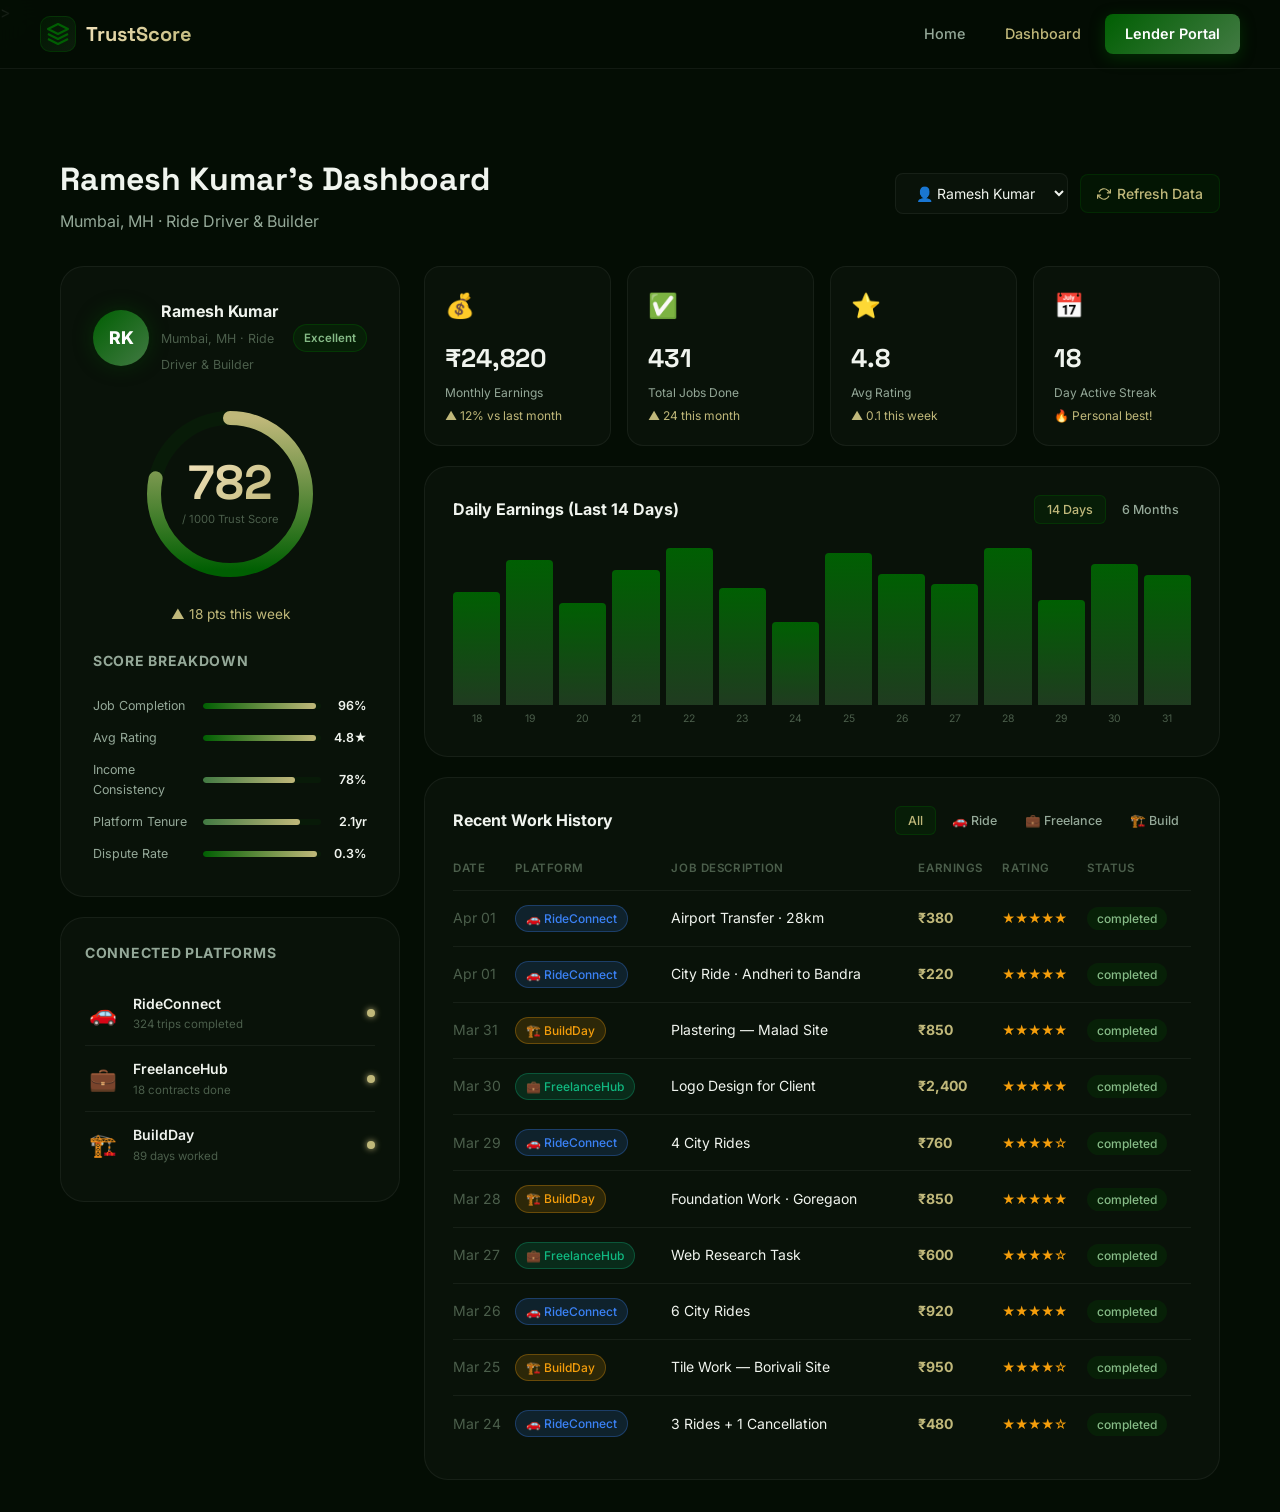
==== dashboard.html @ bcd285bd "First-commit" ====
<!DOCTYPE html>
<html lang="en">
<head>
  <meta charset="UTF-8" />
  <meta name="viewport" content="width=device-width, initial-scale=1.0" />
  <title>Worker Dashboard — TrustScore</title>
  <meta name="description" content="Real-time Trust Score dashboard for gig workers. View your credibility score, earnings history, and connected platforms." />>
  <link rel="preconnect" href="https://fonts.googleapis.com" />
  <link rel="preconnect" href="https://fonts.gstatic.com" crossorigin />
  <link href="https://fonts.googleapis.com/css2?family=Inter:wght@300;400;500;600;700;800;900&family=Space+Grotesk:wght@400;500;600;700&display=swap" rel="stylesheet" />
  <link rel="stylesheet" href="styles.css" />
</head>
<body>
  <!-- Navigation -->
  <nav class="navbar" id="navbar">
    <div class="nav-container">
      <a href="index.html" class="nav-logo">
        <div class="logo-icon">
          <svg width="24" height="24" viewBox="0 0 24 24" fill="none">
            <path d="M12 2L2 7L12 12L22 7L12 2Z" stroke="url(#grad1)" stroke-width="2" stroke-linejoin="round"/>
            <path d="M2 17L12 22L22 17" stroke="url(#grad1)" stroke-width="2" stroke-linejoin="round"/>
            <path d="M2 12L12 17L22 12" stroke="url(#grad1)" stroke-width="2" stroke-linejoin="round"/>
            <defs>
              <linearGradient id="grad1" x1="2" y1="2" x2="22" y2="22">
                <stop offset="0%" stop-color="#005F02"/>
                <stop offset="100%" stop-color="#427A43"/>
              </linearGradient>
            </defs>
          </svg>
        </div>
        <span class="logo-text">TrustScore</span>
      </a>
      <div class="nav-links">
        <a href="index.html" class="nav-link">Home</a>
        <a href="dashboard.html" class="nav-link" style="color:#C0B87A">Dashboard</a>
        <a href="lender.html" class="btn-nav">Lender Portal</a>
      </div>
      <button class="mobile-menu-btn" id="mobileMenuBtn" aria-label="Toggle mobile menu">
        <span></span><span></span><span></span>
      </button>
    </div>
    <div class="mobile-menu" id="mobileMenu">
      <a href="index.html" class="mobile-link">Home</a>
      <a href="dashboard.html" class="mobile-link">Dashboard</a>
      <a href="lender.html" class="mobile-link">Lender Portal</a>
    </div>
  </nav>

  <div class="dashboard-page">
    <!-- Header -->
    <div class="dashboard-header">
      <div class="dashboard-welcome">
        <h1 id="dashWorkerName">Worker Dashboard</h1>
        <p id="dashWorkerSub">Viewing real-time Trust Score &amp; work history</p>
      </div>
      <div class="dashboard-controls">
        <select class="worker-selector" id="workerSelector">
          <option value="0">👤 Ramesh Kumar</option>
          <option value="1">👤 Priya Sharma</option>
          <option value="2">👤 Arjun Singh</option>
        </select>
        <button class="refresh-btn" id="refreshBtn">
          <svg width="14" height="14" viewBox="0 0 24 24" fill="none" stroke="currentColor" stroke-width="2"><polyline points="23 4 23 10 17 10"/><polyline points="1 20 1 14 7 14"/><path d="M3.51 9a9 9 0 0 1 14.85-3.36L23 10M1 14l4.64 4.36A9 9 0 0 0 20.49 15"/></svg>
          Refresh Data
        </button>
      </div>
    </div>

    <!-- Main Dashboard Grid -->
    <div class="dashboard-grid">
      <!-- Sidebar -->
      <div class="dashboard-sidebar">
        <!-- Score Panel -->
        <div class="score-panel">
          <div class="score-panel-header">
            <div class="worker-avatar-lg" id="workerAvatar">RK</div>
            <div class="worker-details-sm">
              <strong id="workerFullName">Ramesh Kumar</strong>
              <span id="workerLocation">Mumbai, MH · Daily Worker</span>
            </div>
            <span class="score-badge excellent" id="scoreBadge">Excellent</span>
          </div>

          <div class="big-score-ring">
            <svg viewBox="0 0 180 180">
              <circle cx="90" cy="90" r="76" fill="none" stroke="rgba(0,95,2,0.12)" stroke-width="14"/>
              <circle cx="90" cy="90" r="76" fill="none" stroke="url(#bigScoreGrad)" stroke-width="14"
                stroke-dasharray="477.5" id="bigScoreCircle" stroke-dashoffset="200"
                stroke-linecap="round" transform="rotate(-90 90 90)"/>
              <defs>
                <linearGradient id="bigScoreGrad" x1="0%" y1="0%" x2="100%" y2="0%">
                  <stop offset="0%" stop-color="#005F02"/>
                  <stop offset="100%" stop-color="#C0B87A"/>
                </linearGradient>
              </defs>
            </svg>
            <div class="big-score-center">
              <span class="big-score-num" id="bigScoreNum">782</span>
              <span class="big-score-label">/ 1000 Trust Score</span>
            </div>
          </div>

          <p class="score-change positive" id="scoreChange">▲ +18 pts this week</p>

          <div class="score-breakdown">
            <p class="panel-title" style="margin-bottom:12px">Score Breakdown</p>
            <div class="breakdown-item">
              <span class="breakdown-label">Job Completion</span>
              <div class="breakdown-bar-wrap"><div class="breakdown-bar bar-excellent" id="bar-completion" style="width:96%"></div></div>
              <span class="breakdown-pct" id="pct-completion">96%</span>
            </div>
            <div class="breakdown-item">
              <span class="breakdown-label">Avg Rating</span>
              <div class="breakdown-bar-wrap"><div class="breakdown-bar bar-excellent" id="bar-rating" style="width:96%"></div></div>
              <span class="breakdown-pct" id="pct-rating">4.8★</span>
            </div>
            <div class="breakdown-item">
              <span class="breakdown-label">Income Consistency</span>
              <div class="breakdown-bar-wrap"><div class="breakdown-bar bar-good" id="bar-income" style="width:78%"></div></div>
              <span class="breakdown-pct" id="pct-income">78%</span>
            </div>
            <div class="breakdown-item">
              <span class="breakdown-label">Platform Tenure</span>
              <div class="breakdown-bar-wrap"><div class="breakdown-bar bar-good" id="bar-tenure" style="width:82%"></div></div>
              <span class="breakdown-pct" id="pct-tenure">2.1yr</span>
            </div>
            <div class="breakdown-item">
              <span class="breakdown-label">Dispute Rate</span>
              <div class="breakdown-bar-wrap"><div class="breakdown-bar bar-excellent" id="bar-dispute" style="width:97%"></div></div>
              <span class="breakdown-pct" id="pct-dispute">0.3%</span>
            </div>
          </div>
        </div>

        <!-- Platform Connections -->
        <div class="platform-connections">
          <p class="panel-title">Connected Platforms</p>
          <div id="platformConnectionsList">
            <div class="connection-item">
              <span class="conn-icon">🚗</span>
              <div class="conn-info">
                <span class="conn-name">RideConnect</span>
                <span class="conn-jobs">324 trips completed</span>
              </div>
              <div class="conn-status"></div>
            </div>
            <div class="connection-item">
              <span class="conn-icon">💼</span>
              <div class="conn-info">
                <span class="conn-name">FreelanceHub</span>
                <span class="conn-jobs">18 contracts done</span>
              </div>
              <div class="conn-status"></div>
            </div>
            <div class="connection-item">
              <span class="conn-icon">🏗️</span>
              <div class="conn-info">
                <span class="conn-name">BuildDay</span>
                <span class="conn-jobs">89 days worked</span>
              </div>
              <div class="conn-status"></div>
            </div>
          </div>
        </div>
      </div>

      <!-- Main Content -->
      <div class="dashboard-main">
        <!-- Metrics Row -->
        <div class="metrics-row">
          <div class="metric-card">
            <div class="metric-card-icon">💰</div>
            <div class="metric-card-num" id="metricEarnings">₹24,820</div>
            <div class="metric-card-label">Monthly Earnings</div>
            <div class="metric-card-change up" id="metricEarningsChange">▲ 12% vs last month</div>
          </div>
          <div class="metric-card">
            <div class="metric-card-icon">✅</div>
            <div class="metric-card-num" id="metricJobs">431</div>
            <div class="metric-card-label">Total Jobs Done</div>
            <div class="metric-card-change up" id="metricJobsChange">▲ 24 this month</div>
          </div>
          <div class="metric-card">
            <div class="metric-card-icon">⭐</div>
            <div class="metric-card-num" id="metricRating">4.8</div>
            <div class="metric-card-label">Avg Rating</div>
            <div class="metric-card-change up" id="metricRatingChange">▲ 0.1 this week</div>
          </div>
          <div class="metric-card">
            <div class="metric-card-icon">📅</div>
            <div class="metric-card-num" id="metricStreak">18</div>
            <div class="metric-card-label">Day Active Streak</div>
            <div class="metric-card-change up" id="metricStreakChange">🔥 Personal best!</div>
          </div>
        </div>

        <!-- Earnings Chart -->
        <div class="earnings-panel">
          <div class="panel-header">
            <h3>Daily Earnings (Last 14 Days)</h3>
            <div class="panel-controls">
              <button class="ctrl-btn active" onclick="switchChart('days')" id="btnDays">14 Days</button>
              <button class="ctrl-btn" onclick="switchChart('months')" id="btnMonths">6 Months</button>
            </div>
          </div>
          <div class="chart-area">
            <div class="chart-bars" id="earningsChart"></div>
          </div>
        </div>

        <!-- Job History Table -->
        <div class="job-history-panel">
          <div class="panel-header">
            <h3>Recent Work History</h3>
            <div class="panel-controls">
              <button class="ctrl-btn active" id="filterAll" onclick="filterJobs('all')">All</button>
              <button class="ctrl-btn" id="filterRide" onclick="filterJobs('RideConnect')">🚗 Ride</button>
              <button class="ctrl-btn" id="filterFreelance" onclick="filterJobs('FreelanceHub')">💼 Freelance</button>
              <button class="ctrl-btn" id="filterBuild" onclick="filterJobs('BuildDay')">🏗️ Build</button>
            </div>
          </div>
          <table class="job-table" id="jobTable">
            <thead>
              <tr>
                <th>Date</th>
                <th>Platform</th>
                <th>Job Description</th>
                <th>Earnings</th>
                <th>Rating</th>
                <th>Status</th>
              </tr>
            </thead>
            <tbody id="jobTableBody"></tbody>
          </table>
        </div>
      </div>
    </div>
  </div>

  <script src="dashboard.js"></script>
  <script>
    // Mobile menu
    const mobileMenuBtn = document.getElementById('mobileMenuBtn');
    const mobileMenu = document.getElementById('mobileMenu');
    if (mobileMenuBtn && mobileMenu) {
      mobileMenuBtn.addEventListener('click', () => {
        mobileMenu.classList.toggle('open');
      });
    }
    window.addEventListener('scroll', () => {
      document.getElementById('navbar')?.classList.toggle('scrolled', window.scrollY > 20);
    });
  </script>
</body>
</html>
---- styles.css ----
/* ============================================================
   TrustScore — Global Stylesheet
   Palette: #005F02 | #427A43 | #C0B87A | #F2E3BB
   ============================================================ */

/* ---------- CSS Variables ---------- */
:root {
  --bg-dark: #040d04;
  --bg-card: #091209;
  --bg-card-2: #0d1a0c;
  --border: rgba(0, 95, 2, 0.18);
  --border-light: rgba(255,255,255,0.06);
  --text-primary: #f0f4ee;
  --text-secondary: #94a898;
  --text-muted: #4b5e4b;
  --accent-purple: #005F02;
  --accent-violet: #427A43;
  --accent-blue: #427A43;
  --accent-green: #C0B87A;
  --accent-orange: #f59e0b;
  --accent-pink: #C0B87A;
  --accent-red: #ef4444;
  --gradient-primary: linear-gradient(135deg, #005F02, #427A43);
  --gradient-glow: linear-gradient(135deg, rgba(0,95,2,0.3), rgba(66,122,67,0.3));
  --shadow-card: 0 8px 32px rgba(0,0,0,0.5);
  --shadow-glow: 0 0 40px rgba(0,95,2,0.25);
  --radius: 16px;
  --radius-sm: 8px;
  --radius-lg: 24px;
  --transition: all 0.3s cubic-bezier(0.4,0,0.2,1);
}

/* ---------- Reset ---------- */
*, *::before, *::after { box-sizing: border-box; margin: 0; padding: 0; }
html { scroll-behavior: smooth; }
body {
  font-family: 'Inter', sans-serif;
  background: var(--bg-dark);
  color: var(--text-primary);
  line-height: 1.6;
  overflow-x: hidden;
}
a { text-decoration: none; color: inherit; }
button { cursor: pointer; font-family: inherit; border: none; background: none; }
img { max-width: 100%; display: block; }

/* ---------- Scrollbar ---------- */
::-webkit-scrollbar { width: 6px; }
::-webkit-scrollbar-track { background: var(--bg-dark); }
::-webkit-scrollbar-thumb { background: var(--accent-purple); border-radius: 3px; }

/* ============================================================
   NAVBAR
   ============================================================ */
.navbar {
  position: fixed; top: 0; left: 0; right: 0;
  z-index: 100;
  padding: 0 24px;
  background: rgba(4,13,4,0.85);
  backdrop-filter: blur(16px);
  border-bottom: 1px solid var(--border-light);
  transition: var(--transition);
}
.navbar.scrolled { background: rgba(4,13,4,0.97); }
.nav-container {
  max-width: 1200px; margin: 0 auto;
  display: flex; align-items: center; justify-content: space-between;
  height: 68px;
}
.nav-logo {
  display: flex; align-items: center; gap: 10px;
}
.logo-icon {
  width: 36px; height: 36px;
  background: linear-gradient(135deg,rgba(0,95,2,0.15),rgba(66,122,67,0.15));
  border: 1px solid rgba(0,95,2,0.35);
  border-radius: 10px;
  display: grid; place-items: center;
}
.logo-text {
  font-family: 'Space Grotesk', sans-serif;
  font-size: 1.25rem; font-weight: 700;
  background: linear-gradient(135deg, #F2E3BB, #C0B87A);
  -webkit-background-clip: text; -webkit-text-fill-color: transparent;
}
.nav-links { display: flex; align-items: center; gap: 8px; }
.nav-link {
  padding: 8px 16px; border-radius: var(--radius-sm);
  color: var(--text-secondary); font-size: 0.9rem; font-weight: 500;
  transition: var(--transition);
}
.nav-link:hover { color: var(--text-primary); background: rgba(255,255,255,0.05); }
.btn-nav {
  padding: 8px 20px; border-radius: var(--radius-sm);
  background: var(--gradient-primary);
  color: #fff; font-size: 0.9rem; font-weight: 600;
  transition: var(--transition);
  box-shadow: 0 4px 15px rgba(0,95,2,0.4);
}
.btn-nav:hover { transform: translateY(-1px); box-shadow: 0 6px 20px rgba(0,95,2,0.6); }
.mobile-menu-btn {
  display: none; flex-direction: column; gap: 5px; padding: 4px;
}
.mobile-menu-btn span {
  display: block; width: 24px; height: 2px;
  background: var(--text-secondary); border-radius: 2px;
  transition: var(--transition);
}
.mobile-menu {
  display: none; flex-direction: column; padding: 12px 0 16px;
  border-top: 1px solid var(--border-light);
}
.mobile-menu.open { display: flex; }
.mobile-link {
  padding: 12px 16px; color: var(--text-secondary); font-weight: 500;
  transition: var(--transition);
}
.mobile-link:hover { color: var(--text-primary); }

/* ============================================================
   HERO
   ============================================================ */
.hero {
  min-height: 100vh;
  display: grid; grid-template-columns: 1fr 1fr;
  align-items: center; gap: 60px;
  padding: 120px 60px 80px;
  position: relative; overflow: hidden;
  max-width: 1400px; margin: 0 auto;
}
.hero-bg { position: fixed; inset: 0; pointer-events: none; z-index: 0; }
.orb {
  position: absolute; border-radius: 50%;
  filter: blur(80px); opacity: 0.4;
}
.orb-1 { width:600px;height:600px; background:radial-gradient(circle,#005F02,transparent); top:-200px;left:-200px; }
.orb-2 { width:500px;height:500px; background:radial-gradient(circle,#427A43,transparent); bottom:-100px;right:10%; }
.orb-3 { width:400px;height:400px; background:radial-gradient(circle,rgba(192,184,122,0.4),transparent); top:40%;left:40%; }
.grid-overlay {
  position: absolute; inset: 0;
  background-image: linear-gradient(rgba(0,95,2,0.06) 1px, transparent 1px),
                    linear-gradient(90deg, rgba(0,95,2,0.06) 1px, transparent 1px);
  background-size: 60px 60px;
}
.hero-container { position: relative; z-index: 1; }
.hero-badge {
  display: inline-flex; align-items: center; gap: 8px;
  padding: 6px 16px; border-radius: 100px;
  background: rgba(0,95,2,0.1); border: 1px solid rgba(0,95,2,0.35);
  color: #C0B87A; font-size: 0.8rem; font-weight: 500;
  margin-bottom: 24px;
}
.badge-dot {
  width: 8px; height: 8px; border-radius: 50%;
  background: var(--accent-green);
  box-shadow: 0 0 8px var(--accent-green);
  animation: pulse 2s infinite;
}
@keyframes pulse { 0%,100%{opacity:1;transform:scale(1)} 50%{opacity:0.6;transform:scale(1.2)} }
.hero-title {
  font-family: 'Space Grotesk', sans-serif;
  font-size: clamp(2.5rem, 5vw, 4rem);
  font-weight: 800; line-height: 1.1;
  margin-bottom: 24px;
}
.gradient-text {
  background: linear-gradient(135deg, #427A43, #C0B87A, #F2E3BB);
  -webkit-background-clip: text; -webkit-text-fill-color: transparent;
}
.hero-subtitle {
  font-size: 1.1rem; color: var(--text-secondary);
  max-width: 520px; margin-bottom: 36px; line-height: 1.7;
}
.hero-subtitle strong { color: var(--text-primary); }
.hero-cta { display: flex; gap: 16px; flex-wrap: wrap; margin-bottom: 48px; }
.btn-primary {
  display: inline-flex; align-items: center; gap: 8px;
  padding: 14px 28px; border-radius: var(--radius-sm);
  background: var(--gradient-primary);
  color: #fff; font-weight: 600; font-size: 0.95rem;
  transition: var(--transition);
  box-shadow: 0 4px 20px rgba(0,95,2,0.4);
}
.btn-primary:hover { transform: translateY(-2px); box-shadow: 0 8px 30px rgba(0,95,2,0.6); }
.btn-secondary {
  display: inline-flex; align-items: center; gap: 8px;
  padding: 14px 28px; border-radius: var(--radius-sm);
  background: rgba(255,255,255,0.05); border: 1px solid var(--border);
  color: var(--text-secondary); font-weight: 600; font-size: 0.95rem;
  transition: var(--transition);
}
.btn-secondary:hover { background: rgba(0,95,2,0.1); border-color: rgba(0,95,2,0.4); color: var(--text-primary); transform: translateY(-2px); }
.btn-outline {
  display: inline-flex; align-items: center; gap: 8px;
  padding: 14px 28px; border-radius: var(--radius-sm);
  background: transparent; border: 1px solid rgba(66,122,67,0.4);
  color: #C0B87A; font-weight: 600; font-size: 0.95rem;
  transition: var(--transition);
}
.btn-outline:hover { background: rgba(0,95,2,0.1); transform: translateY(-2px); }
.hero-stats { display: flex; align-items: center; gap: 32px; }
.stat-item { text-align: center; }
.stat-num {
  display: block; font-size: 2rem; font-weight: 800;
  font-family: 'Space Grotesk', sans-serif;
  background: linear-gradient(135deg, #F2E3BB, #C0B87A);
  -webkit-background-clip: text; -webkit-text-fill-color: transparent;
}
.stat-suffix {
  font-size: 2rem; font-weight: 800;
  background: linear-gradient(135deg, #F2E3BB, #C0B87A);
  -webkit-background-clip: text; -webkit-text-fill-color: transparent;
}
.stat-label { display: block; font-size: 0.75rem; color: var(--text-muted); margin-top: 2px; }
.stat-divider { width: 1px; height: 40px; background: var(--border-light); }

/* Hero Visual */
.hero-visual {
  position: relative; z-index: 1;
  display: flex; justify-content: center; align-items: flex-end;
  min-height: 520px;
}
.hero-img-frame {
  width: 100%;
  max-width: 480px;
  height: 520px;
  border-radius: var(--radius-lg);
  overflow: hidden;
  position: relative;
  border: 1px solid rgba(0,95,2,0.25);
  box-shadow: 0 30px 80px rgba(0,0,0,0.65), 0 0 100px rgba(0,95,2,0.18);
  flex-shrink: 0;
}
.hero-img {
  width: 100%;
  height: 100%;
  object-fit: cover;
  object-position: top center;
  display: block;
  transition: transform 8s ease;
}
.hero-img-frame:hover .hero-img { transform: scale(1.04); }
.hero-img-overlay {
  position: absolute;
  inset: 0;
  background: linear-gradient(
    to bottom,
    rgba(4,13,4,0.05) 0%,
    rgba(4,13,4,0.1) 50%,
    rgba(4,13,4,0.75) 100%
  );
  pointer-events: none;
}
.score-card {
  background: rgba(9,18,9,0.88);
  backdrop-filter: blur(24px);
  border: 1px solid rgba(0,95,2,0.3);
  border-radius: var(--radius-lg);
  padding: 28px;
  width: 300px;
  box-shadow: 0 20px 60px rgba(0,0,0,0.65), 0 0 60px rgba(0,95,2,0.18);
  position: absolute;
  bottom: 20px;
  left: -24px;
  z-index: 10;
}
.score-card-header { display: flex; align-items: center; gap: 12px; margin-bottom: 20px; }
.worker-avatar {
  width: 44px; height: 44px; border-radius: 50%;
  background: var(--gradient-primary);
  display: grid; place-items: center;
  font-weight: 700; font-size: 0.9rem; color: #fff;
}
.worker-info { flex: 1; }
.worker-name { display: block; font-weight: 600; font-size: 0.95rem; }
.worker-tag { display: block; font-size: 0.75rem; color: var(--accent-green); }
.worker-badge-verified {
  width: 28px; height: 28px; border-radius: 50%;
  background: rgba(192,184,122,0.15); border: 1px solid var(--accent-green);
  display: grid; place-items: center; font-size: 0.7rem; color: var(--accent-green);
}
.score-ring-container { position: relative; width: 120px; height: 120px; margin: 0 auto 20px; }
.score-ring { width: 100%; height: 100%; }
.score-progress { transition: stroke-dashoffset 1.5s cubic-bezier(0.4,0,0.2,1); }
.score-center {
  position: absolute; inset: 0; display: flex; flex-direction: column;
  align-items: center; justify-content: center;
}
.score-value {
  font-size: 2rem; font-weight: 800; font-family: 'Space Grotesk', sans-serif;
  background: linear-gradient(135deg, #F2E3BB, #C0B87A);
  -webkit-background-clip: text; -webkit-text-fill-color: transparent;
}
.score-label { font-size: 0.65rem; color: var(--text-muted); }
.score-platforms { display: flex; gap: 8px; justify-content: center; margin-bottom: 16px; flex-wrap: wrap; }
.platform-pill {
  padding: 4px 10px; border-radius: 20px;
  font-size: 0.72rem; font-weight: 500;
}
.platform-uber { background: rgba(66,122,67,0.15); border: 1px solid rgba(66,122,67,0.35); color: #86bb87; }
.platform-upwork { background: rgba(192,184,122,0.15); border: 1px solid rgba(192,184,122,0.35); color: #C0B87A; }
.platform-build { background: rgba(242,227,187,0.12); border: 1px solid rgba(242,227,187,0.3); color: #F2E3BB; }
.score-metrics { display: flex; justify-content: space-between; }
.metric { display: flex; flex-direction: column; align-items: center; gap: 2px; }
.metric-label { font-size: 0.7rem; color: var(--text-muted); }
.metric-val { font-size: 0.9rem; font-weight: 700; color: var(--text-primary); }
.metric-val.good { color: var(--accent-green); }

/* Floating cards */
.floating { animation: float 6s ease-in-out infinite; }
.floating-delayed { animation: float 6s ease-in-out 2s infinite; }
.floating-slow { animation: float 8s ease-in-out 1s infinite; }
@keyframes float { 0%,100%{transform:translateY(0)} 50%{transform:translateY(-12px)} }
.mini-card {
  position: absolute;
  display: flex; align-items: center; gap: 12px;
  padding: 12px 16px; border-radius: var(--radius-sm);
  background: rgba(9,18,9,0.92); backdrop-filter: blur(16px);
  border: 1px solid rgba(0,95,2,0.25);
  box-shadow: 0 8px 32px rgba(0,0,0,0.5);
  white-space: nowrap;
}
.loan-card { bottom: 30px; right: -40px; }
.activity-card { top: 50px; right: -30px; }
.mini-card-icon {
  width: 36px; height: 36px; border-radius: 10px;
  display: grid; place-items: center; font-size: 1rem;
}
.mini-card-icon.approved { background: rgba(192,184,122,0.15); border: 1px solid rgba(192,184,122,0.35); }
.mini-card-icon.activity { background: rgba(0,95,2,0.15); border: 1px solid rgba(0,95,2,0.35); }
.mini-title { display: block; font-size: 0.8rem; font-weight: 600; }
.mini-sub { display: block; font-size: 0.7rem; color: var(--text-secondary); }

/* ============================================================
   STATS BANNER
   ============================================================ */
.stats-banner {
  padding: 40px 60px;
  background: linear-gradient(135deg, rgba(0,95,2,0.08), rgba(66,122,67,0.08));
  border-top: 1px solid rgba(0,95,2,0.12);
  border-bottom: 1px solid rgba(0,95,2,0.12);
}
.stats-container { max-width: 1200px; margin: 0 auto; }
.stats-grid { display: grid; grid-template-columns: repeat(4, 1fr); gap: 32px; }
.stats-banner-item { text-align: center; }
.stats-banner-num {
  display: block; font-size: 2rem; font-weight: 800;
  font-family: 'Space Grotesk', sans-serif;
  background: linear-gradient(135deg, #C0B87A, #F2E3BB);
  -webkit-background-clip: text; -webkit-text-fill-color: transparent;
  margin-bottom: 4px;
}
.stats-banner-label { font-size: 0.8rem; color: var(--text-secondary); line-height: 1.4; }

/* ============================================================
   SECTIONS — SHARED
   ============================================================ */
.features, .how-it-works, .platforms { padding: 100px 60px; }
.section-container { max-width: 1200px; margin: 0 auto; }
.section-header { text-align: center; margin-bottom: 64px; }
.section-tag {
  display: inline-block; padding: 6px 16px; border-radius: 20px;
  background: rgba(0,95,2,0.1); border: 1px solid rgba(0,95,2,0.28);
  color: #C0B87A; font-size: 0.8rem; font-weight: 600; letter-spacing: 0.05em;
  margin-bottom: 16px; text-transform: uppercase;
}
.section-title {
  font-family: 'Space Grotesk', sans-serif;
  font-size: clamp(2rem, 3.5vw, 2.8rem); font-weight: 700;
  line-height: 1.2; margin-bottom: 16px;
}
.section-subtitle { font-size: 1rem; color: var(--text-secondary); max-width: 500px; margin: 0 auto; }

/* ============================================================
   FEATURES
   ============================================================ */
.features { background: rgba(9,18,9,0.5); }
.features-grid {
  display: grid;
  grid-template-columns: repeat(3, 1fr);
  grid-template-rows: auto auto;
  gap: 20px;
}
.feature-card {
  background: var(--bg-card);
  border: 1px solid var(--border-light);
  border-radius: var(--radius);
  padding: 28px;
  transition: var(--transition);
}
.feature-card:hover { border-color: rgba(0,95,2,0.35); transform: translateY(-4px); box-shadow: var(--shadow-card); }
.feature-large { grid-column: span 2; }
.feature-card h3 { font-size: 1.1rem; font-weight: 700; margin: 16px 0 10px; }
.feature-card p { font-size: 0.9rem; color: var(--text-secondary); line-height: 1.65; }
.feature-icon-wrap {
  width: 52px; height: 52px; border-radius: 14px;
  display: grid; place-items: center;
}
.feature-icon-wrap.purple { background: rgba(0,95,2,0.15); border: 1px solid rgba(0,95,2,0.35); color: #C0B87A; }
.feature-icon-wrap.blue { background: rgba(66,122,67,0.15); border: 1px solid rgba(66,122,67,0.35); color: #86bb87; }
.feature-icon-wrap.green { background: rgba(192,184,122,0.15); border: 1px solid rgba(192,184,122,0.35); color: #C0B87A; }
.feature-icon-wrap.orange { background: rgba(242,227,187,0.12); border: 1px solid rgba(242,227,187,0.3); color: #F2E3BB; }
.feature-icon-wrap.pink { background: rgba(0,95,2,0.1); border: 1px solid rgba(66,122,67,0.3); color: #86bb87; }
.feature-visual { margin-top: 24px; }
.mini-score-bar {
  height: 8px; background: rgba(0,95,2,0.15); border-radius: 4px; overflow: hidden;
  margin-bottom: 8px;
}
.bar-fill {
  height: 100%; background: linear-gradient(90deg, #005F02, #C0B87A);
  border-radius: 4px; transition: width 1.5s ease;
}
.mini-score-text { font-size: 0.8rem; color: var(--text-muted); }
.feature-cta-card {
  background: linear-gradient(135deg, rgba(0,95,2,0.1), rgba(66,122,67,0.1));
  border-color: rgba(0,95,2,0.28);
  display: flex; flex-direction: column; justify-content: center; text-align: center;
}
.feature-cta-card h3 { font-size: 1.1rem; }
.feature-cta-card p { font-size: 0.85rem; margin-bottom: 24px; }
.btn-primary-sm {
  display: inline-flex; align-items: center; gap: 6px;
  padding: 10px 20px; border-radius: var(--radius-sm);
  background: var(--gradient-primary);
  color: #fff; font-weight: 600; font-size: 0.85rem;
  transition: var(--transition);
  box-shadow: 0 4px 15px rgba(0,95,2,0.4);
}
.btn-primary-sm:hover { transform: translateY(-2px); box-shadow: 0 8px 25px rgba(0,95,2,0.55); }

/* ============================================================
   HOW IT WORKS
   ============================================================ */
.steps-grid { display: grid; grid-template-columns: repeat(3, 1fr); gap: 40px; margin-bottom: 80px; }
.step-card {
  background: var(--bg-card);
  border: 1px solid var(--border-light);
  border-radius: var(--radius);
  padding: 32px 28px;
  position: relative;
  transition: var(--transition);
}
.step-card:hover { border-color: rgba(0,95,2,0.35); transform: translateY(-4px); }
.step-number {
  font-family: 'Space Grotesk', sans-serif;
  font-size: 3rem; font-weight: 800;
  background: linear-gradient(135deg, rgba(0,95,2,0.5), rgba(192,184,122,0.6));
  -webkit-background-clip: text; -webkit-text-fill-color: transparent;
  line-height: 1; margin-bottom: 12px;
}
.step-icon { font-size: 2rem; margin-bottom: 16px; }
.step-card h3 { font-size: 1.1rem; font-weight: 700; margin-bottom: 12px; }
.step-card p { font-size: 0.875rem; color: var(--text-secondary); line-height: 1.7; }
.step-connector {
  display: none;
}

/* Score Factors */
.score-factors {
  background: var(--bg-card);
  border: 1px solid var(--border-light);
  border-radius: var(--radius-lg);
  padding: 40px;
}
.factors-header { text-align: center; margin-bottom: 40px; }
.factors-header h3 { font-size: 1.3rem; font-weight: 700; margin-bottom: 8px; }
.factors-header p { color: var(--text-secondary); font-size: 0.875rem; }
.factors-grid { display: flex; justify-content: space-around; align-items: flex-end; gap: 16px; }
.factor-item { display: flex; flex-direction: column; align-items: center; gap: 8px; flex: 1; }
.factor-bar-wrap {
  width: 100%; height: 120px;
  background: rgba(0,95,2,0.08); border-radius: 6px;
  display: flex; align-items: flex-end; overflow: hidden;
}
.factor-bar {
  width: 100%; background: linear-gradient(180deg, #005F02, #427A43);
  border-radius: 6px; transition: height 1.5s ease;
}
.factor-item span:nth-child(2) { font-size: 0.72rem; color: var(--text-secondary); text-align: center; }
.factor-weight { font-size: 0.8rem; font-weight: 700; color: #C0B87A; }

/* ============================================================
   PLATFORMS
   ============================================================ */
.platforms { background: rgba(9,18,9,0.5); }
.platforms-grid { display: grid; grid-template-columns: repeat(3, 1fr); gap: 24px; }
.platform-card {
  background: var(--bg-card);
  border: 1px solid var(--border-light);
  border-radius: var(--radius-lg);
  padding: 32px;
  transition: var(--transition);
}
.platform-card:hover { transform: translateY(-6px); box-shadow: var(--shadow-card); }
.uber-card:hover { border-color: rgba(66,122,67,0.45); box-shadow: 0 20px 60px rgba(66,122,67,0.12); }
.upwork-card:hover { border-color: rgba(192,184,122,0.45); box-shadow: 0 20px 60px rgba(192,184,122,0.12); }
.build-card:hover { border-color: rgba(242,227,187,0.4); box-shadow: 0 20px 60px rgba(242,227,187,0.08); }
.platform-logo { font-size: 2.5rem; margin-bottom: 16px; }
.platform-card h3 { font-size: 1.25rem; font-weight: 700; margin-bottom: 4px; }
.platform-type { font-size: 0.8rem; color: var(--text-muted); margin-bottom: 16px; }
.platform-card p { font-size: 0.875rem; color: var(--text-secondary); line-height: 1.65; margin-bottom: 20px; }
.platform-metrics { display: flex; flex-wrap: wrap; gap: 8px; }
.pm-item {
  padding: 4px 10px; border-radius: 20px;
  font-size: 0.72rem; font-weight: 500;
  background: rgba(0,95,2,0.08); border: 1px solid rgba(0,95,2,0.2);
  color: #C0B87A;
}

/* ============================================================
   CTA SECTION
   ============================================================ */
.cta-section {
  padding: 100px 60px;
  position: relative; overflow: hidden;
  text-align: center;
}
.cta-bg { position: absolute; inset: 0; pointer-events: none; }
.orb-cta-1 { width:500px;height:500px; background:radial-gradient(circle,rgba(0,95,2,0.25),transparent); top:-200px;left:-100px; position:absolute; border-radius:50%; }
.orb-cta-2 { width:400px;height:400px; background:radial-gradient(circle,rgba(192,184,122,0.18),transparent); bottom:-100px;right:-100px; position:absolute; border-radius:50%; }
.cta-container { position: relative; z-index: 1; }
.cta-section h2 {
  font-family: 'Space Grotesk', sans-serif;
  font-size: clamp(2rem, 4vw, 3rem); font-weight: 800; line-height: 1.2;
  margin-bottom: 20px;
}
.cta-section p { font-size: 1.05rem; color: var(--text-secondary); max-width: 560px; margin: 0 auto 40px; }
.cta-buttons { display: flex; gap: 16px; justify-content: center; flex-wrap: wrap; }

/* ============================================================
   FOOTER
   ============================================================ */
.footer { border-top: 1px solid var(--border-light); }
.footer-container {
  max-width: 1200px; margin: 0 auto;
  padding: 60px;
  display: flex; justify-content: space-between; gap: 60px;
}
.footer-brand { max-width: 280px; }
.footer-brand p { font-size: 0.875rem; color: var(--text-secondary); margin-top: 16px; }
.footer-links { display: flex; gap: 60px; }
.footer-col { display: flex; flex-direction: column; gap: 12px; }
.footer-col h4 { font-size: 0.875rem; font-weight: 600; color: var(--text-primary); margin-bottom: 4px; }
.footer-col a { font-size: 0.875rem; color: var(--text-secondary); transition: var(--transition); }
.footer-col a:hover { color: #C0B87A; }
.footer-bottom {
  text-align: center; padding: 20px 60px;
  border-top: 1px solid var(--border-light);
  font-size: 0.8rem; color: var(--text-muted);
}

/* ============================================================
   DASHBOARD PAGE
   ============================================================ */
.dashboard-page { padding-top: 88px; min-height: 100vh; }
.dashboard-header {
  padding: 40px 60px 0;
  max-width: 1400px; margin: 0 auto;
  display: flex; justify-content: space-between; align-items: center;
  flex-wrap: wrap; gap: 20px;
}
.dashboard-welcome h1 {
  font-family: 'Space Grotesk', sans-serif;
  font-size: 2rem; font-weight: 700;
}
.dashboard-welcome p { color: var(--text-secondary); margin-top: 4px; }
.dashboard-controls { display: flex; gap: 12px; align-items: center; }
.worker-selector {
  padding: 10px 16px; border-radius: var(--radius-sm);
  background: var(--bg-card); border: 1px solid var(--border-light);
  color: var(--text-primary); font-family: inherit; font-size: 0.875rem;
  cursor: pointer;
}
.worker-selector:focus { outline: none; border-color: var(--accent-purple); }
.refresh-btn {
  padding: 10px 16px; border-radius: var(--radius-sm);
  background: rgba(0,95,2,0.1); border: 1px solid rgba(0,95,2,0.28);
  color: #C0B87A; font-size: 0.875rem; font-weight: 500;
  display: flex; align-items: center; gap: 6px;
  transition: var(--transition);
}
.refresh-btn:hover { background: rgba(0,95,2,0.2); }
.refresh-btn.spinning svg { animation: spin 1s linear infinite; }
@keyframes spin { to { transform: rotate(360deg); } }
.dashboard-grid {
  display: grid;
  grid-template-columns: 340px 1fr;
  gap: 24px;
  max-width: 1400px; margin: 0 auto;
  padding: 32px 60px;
}
.dashboard-sidebar { display: flex; flex-direction: column; gap: 20px; }

/* Score Card */
.score-panel {
  background: var(--bg-card);
  border: 1px solid var(--border-light);
  border-radius: var(--radius-lg);
  padding: 32px;
  text-align: center;
  transition: var(--transition);
}
.score-panel:hover { border-color: rgba(0,95,2,0.4); }
.score-panel-header { display: flex; align-items: center; gap: 12px; margin-bottom: 28px; text-align: left; }
.worker-avatar-lg {
  width: 56px; height: 56px; border-radius: 50%;
  background: var(--gradient-primary);
  display: grid; place-items: center;
  font-weight: 800; font-size: 1.1rem; color: #fff;
  box-shadow: 0 0 20px rgba(0,95,2,0.35);
}
.worker-details-sm { flex: 1; }
.worker-details-sm strong { display: block; font-weight: 700; font-size: 1rem; }
.worker-details-sm span { font-size: 0.78rem; color: var(--text-muted); }
.score-badge {
  padding: 4px 10px; border-radius: 20px;
  font-size: 0.72rem; font-weight: 600;
}
.score-badge.excellent { background: rgba(0,95,2,0.18); border: 1px solid rgba(0,95,2,0.4); color: #86bb87; }
.score-badge.good { background: rgba(192,184,122,0.15); border: 1px solid rgba(192,184,122,0.35); color: #C0B87A; }
.score-badge.average { background: rgba(245,158,11,0.15); border: 1px solid rgba(245,158,11,0.3); color: #fcd34d; }
.score-badge.poor { background: rgba(239,68,68,0.15); border: 1px solid rgba(239,68,68,0.3); color: #fca5a5; }
.big-score-ring { position: relative; width: 180px; height: 180px; margin: 0 auto 20px; }
.big-score-ring svg { width: 100%; height: 100%; }
.big-score-center {
  position: absolute; inset: 0; display: flex; flex-direction: column;
  align-items: center; justify-content: center;
}
.big-score-num {
  font-size: 3rem; font-weight: 900; font-family: 'Space Grotesk', sans-serif;
  background: linear-gradient(135deg, #F2E3BB, #C0B87A);
  -webkit-background-clip: text; -webkit-text-fill-color: transparent;
  line-height: 1;
}
.big-score-label { font-size: 0.7rem; color: var(--text-muted); margin-top: 4px; }
.score-change { 
  font-size: 0.85rem; margin-bottom: 24px;
  color: var(--accent-green);
}
.score-change.positive { color: var(--accent-green); }
.score-change.negative { color: var(--accent-red); }
.score-breakdown { display: flex; flex-direction: column; gap: 12px; text-align: left; }
.breakdown-item { display: flex; align-items: center; gap: 10px; }
.breakdown-label { width: 100px; font-size: 0.78rem; color: var(--text-secondary); flex-shrink: 0; }
.breakdown-bar-wrap { flex: 1; height: 6px; background: rgba(0,95,2,0.1); border-radius: 3px; overflow: hidden; }
.breakdown-bar { height: 100%; border-radius: 3px; transition: width 1s ease; }
.bar-excellent { background: linear-gradient(90deg, #005F02, #C0B87A); }
.bar-good { background: linear-gradient(90deg, #427A43, #C0B87A); }
.bar-average { background: linear-gradient(90deg, #f59e0b, #ef4444); }
.breakdown-pct { font-size: 0.78rem; font-weight: 600; color: var(--text-primary); width: 36px; text-align: right; }

/* Platform connections */
.platform-connections {
  background: var(--bg-card);
  border: 1px solid var(--border-light);
  border-radius: var(--radius-lg);
  padding: 24px;
}
.panel-title { font-size: 0.875rem; font-weight: 700; margin-bottom: 16px; color: var(--text-secondary); text-transform: uppercase; letter-spacing: 0.05em; }
.connection-item {
  display: flex; align-items: center; gap: 12px;
  padding: 12px 0; border-bottom: 1px solid var(--border-light);
  transition: var(--transition);
}
.connection-item:last-child { border-bottom: none; }
.conn-icon { font-size: 1.4rem; width: 36px; text-align: center; }
.conn-info { flex: 1; }
.conn-name { display: block; font-size: 0.875rem; font-weight: 600; }
.conn-jobs { display: block; font-size: 0.72rem; color: var(--text-muted); }
.conn-status {
  width: 8px; height: 8px; border-radius: 50%;
  background: var(--accent-green);
  box-shadow: 0 0 6px var(--accent-green);
}

/* Dashboard Main */
.dashboard-main { display: flex; flex-direction: column; gap: 20px; }
.metrics-row { display: grid; grid-template-columns: repeat(4, 1fr); gap: 16px; }
.metric-card {
  background: var(--bg-card);
  border: 1px solid var(--border-light);
  border-radius: var(--radius);
  padding: 20px;
  transition: var(--transition);
}
.metric-card:hover { border-color: rgba(0,95,2,0.3); transform: translateY(-2px); }
.metric-card-icon { font-size: 1.5rem; margin-bottom: 12px; }
.metric-card-num {
  font-size: 1.6rem; font-weight: 800; font-family: 'Space Grotesk', sans-serif;
  margin-bottom: 4px;
}
.metric-card-label { font-size: 0.75rem; color: var(--text-secondary); }
.metric-card-change { font-size: 0.75rem; margin-top: 4px; }
.metric-card-change.up { color: var(--accent-green); }
.metric-card-change.down { color: var(--accent-red); }

/* Earnings Chart */
.earnings-panel {
  background: var(--bg-card);
  border: 1px solid var(--border-light);
  border-radius: var(--radius-lg);
  padding: 28px;
}
.panel-header { display: flex; justify-content: space-between; align-items: center; margin-bottom: 24px; }
.panel-header h3 { font-size: 1rem; font-weight: 700; }
.panel-controls { display: flex; gap: 4px; }
.ctrl-btn {
  padding: 6px 12px; border-radius: 6px;
  font-size: 0.78rem; font-weight: 500;
  color: var(--text-secondary);
  transition: var(--transition);
}
.ctrl-btn.active { background: rgba(0,95,2,0.15); border: 1px solid rgba(0,95,2,0.35); color: #C0B87A; }
.ctrl-btn:hover:not(.active) { background: rgba(255,255,255,0.05); }
.chart-area { position: relative; height: 180px; }
.chart-bars { display: flex; align-items: flex-end; gap: 6px; height: 100%; }
.chart-bar-wrap { flex: 1; height: 100%; display: flex; flex-direction: column; justify-content: flex-end; align-items: center; gap: 6px; }
.chart-bar {
  width: 100%; border-radius: 4px 4px 0 0;
  background: linear-gradient(180deg, #005F02, rgba(66,122,67,0.4));
  transition: height 0.8s cubic-bezier(0.4,0,0.2,1);
  cursor: pointer; position: relative;
}
.chart-bar:hover { background: linear-gradient(180deg, #427A43, rgba(192,184,122,0.5)); }
.chart-bar:hover::after {
  content: attr(data-val);
  position: absolute; bottom: calc(100% + 8px); left: 50%; transform: translateX(-50%);
  background: var(--bg-card-2); border: 1px solid var(--border);
  padding: 4px 8px; border-radius: 6px;
  font-size: 0.72rem; color: var(--text-primary); white-space: nowrap;
}
.chart-day { font-size: 0.65rem; color: var(--text-muted); }

/* Job History */
.job-history-panel {
  background: var(--bg-card);
  border: 1px solid var(--border-light);
  border-radius: var(--radius-lg);
  padding: 28px;
}
.job-table { width: 100%; border-collapse: collapse; }
.job-table th {
  text-align: left; font-size: 0.72rem; font-weight: 600;
  color: var(--text-muted); text-transform: uppercase; letter-spacing: 0.05em;
  padding: 0 0 12px; border-bottom: 1px solid var(--border-light);
}
.job-table td {
  padding: 14px 0; border-bottom: 1px solid var(--border-light);
  font-size: 0.875rem;
}
.job-table tr:last-child td { border-bottom: none; }
.job-platform-badge {
  display: inline-flex; align-items: center; gap: 6px;
  padding: 3px 10px; border-radius: 20px;
  font-size: 0.75rem; font-weight: 500;
}
.status-pill {
  padding: 4px 10px; border-radius: 20px;
  font-size: 0.75rem; font-weight: 500;
}
.status-pill.completed { background: rgba(0,95,2,0.18); color: #86bb87; }
.status-pill.active { background: rgba(192,184,122,0.15); color: #C0B87A; }
.status-pill.pending { background: rgba(245,158,11,0.15); color: #fcd34d; }
.rating-stars { color: var(--accent-orange); font-size: 0.8rem; }

/* ============================================================
   LENDER PAGE
   ============================================================ */
.lender-page { padding-top: 88px; min-height: 100vh; }
.lender-container { max-width: 1200px; margin: 0 auto; padding: 40px 60px; }
.lender-header { margin-bottom: 40px; }
.lender-header h1 {
  font-family: 'Space Grotesk', sans-serif;
  font-size: 2rem; font-weight: 700; margin-bottom: 8px;
}
.lender-header p { color: var(--text-secondary); }
.loan-engine-grid { display: grid; grid-template-columns: 1fr 1fr; gap: 24px; }
.loan-form-panel, .loan-result-panel {
  background: var(--bg-card);
  border: 1px solid var(--border-light);
  border-radius: var(--radius-lg);
  padding: 32px;
}
.loan-form-panel h3, .loan-result-panel h3 { font-size: 1.1rem; font-weight: 700; margin-bottom: 24px; }
.form-group { margin-bottom: 20px; }
.form-label { display: block; font-size: 0.8rem; font-weight: 600; color: var(--text-secondary); margin-bottom: 8px; text-transform: uppercase; letter-spacing: 0.04em; }
.form-input, .form-select {
  width: 100%; padding: 12px 16px;
  background: rgba(255,255,255,0.04); border: 1px solid var(--border-light);
  border-radius: var(--radius-sm); color: var(--text-primary);
  font-family: inherit; font-size: 0.9rem;
  transition: var(--transition);
}
.form-input:focus, .form-select:focus {
  outline: none; border-color: var(--accent-purple);
  box-shadow: 0 0 0 3px rgba(0,95,2,0.18);
}
.amount-slider { width: 100%; margin-top: 8px; accent-color: var(--accent-purple); }
.amount-labels { display: flex; justify-content: space-between; font-size: 0.72rem; color: var(--text-muted); margin-top: 4px; }
.submit-loan-btn {
  width: 100%; padding: 14px;
  background: var(--gradient-primary);
  color: #fff; font-weight: 700; font-size: 1rem;
  border-radius: var(--radius-sm); border: none;
  transition: var(--transition); cursor: pointer;
  box-shadow: 0 4px 20px rgba(0,95,2,0.4);
}
.submit-loan-btn:hover { transform: translateY(-2px); box-shadow: 0 8px 30px rgba(0,95,2,0.6); }
.loan-result-empty {
  height: 200px; display: flex; flex-direction: column;
  align-items: center; justify-content: center;
  color: var(--text-muted); gap: 12px;
}
.loan-result-empty svg { opacity: 0.3; }
.loan-decision {
  display: none; flex-direction: column; gap: 20px;
}
.loan-decision.show { display: flex; }
.decision-banner {
  border-radius: var(--radius); padding: 20px;
  display: flex; align-items: center; gap: 16px;
}
.decision-banner.approved { background: rgba(0,95,2,0.12); border: 1px solid rgba(0,95,2,0.35); }
.decision-banner.denied { background: rgba(239,68,68,0.1); border: 1px solid rgba(239,68,68,0.3); }
.decision-banner.review { background: rgba(245,158,11,0.1); border: 1px solid rgba(245,158,11,0.3); }
.decision-icon { font-size: 2rem; }
.decision-title { font-size: 1.3rem; font-weight: 800; }
.decision-approved { color: #86bb87; }
.decision-denied { color: var(--accent-red); }
.decision-review { color: var(--accent-orange); }
.decision-reason { font-size: 0.875rem; color: var(--text-secondary); }
.loan-score-breakdown-mini { display: flex; flex-direction: column; gap: 10px; }
.score-row { display: flex; align-items: center; gap: 10px; }
.score-row-label { width: 130px; font-size: 0.78rem; color: var(--text-secondary); flex-shrink: 0; }
.score-row-bar { flex: 1; height: 6px; background: rgba(0,95,2,0.1); border-radius: 3px; overflow: hidden; }
.score-row-fill { height: 100%; border-radius: 3px; }
.score-row-val { font-size: 0.78rem; font-weight: 700; width: 36px; text-align: right; }
.loan-terms { display: grid; grid-template-columns: repeat(3, 1fr); gap: 12px; }
.loan-term-item {
  background: rgba(99,102,241,0.05); border: 1px solid rgba(99,102,241,0.15);
  border-radius: var(--radius-sm); padding: 14px;
}
.loan-term-label { font-size: 0.7rem; color: var(--text-muted); margin-bottom: 4px; }
.loan-term-val { font-size: 1.1rem; font-weight: 700; color: var(--text-primary); }

/* Queue section */
.queue-section { margin-top: 32px; }
.queue-section h3 { font-size: 1.1rem; font-weight: 700; margin-bottom: 20px; }
.queue-table-wrap {
  background: var(--bg-card);
  border: 1px solid var(--border-light);
  border-radius: var(--radius-lg);
  overflow: hidden;
}
.queue-table { width: 100%; border-collapse: collapse; }
.queue-table th {
  background: rgba(99,102,241,0.05);
  text-align: left; font-size: 0.72rem; font-weight: 600;
  color: var(--text-muted); text-transform: uppercase; letter-spacing: 0.05em;
  padding: 14px 20px; border-bottom: 1px solid var(--border-light);
}
.queue-table td { padding: 14px 20px; border-bottom: 1px solid var(--border-light); font-size: 0.875rem; }
.queue-table tr:last-child td { border-bottom: none; }
.queue-table tr:hover td { background: rgba(99,102,241,0.03); }

/* ============================================================
   INGESTION MONITOR
   ============================================================ */
.ingestion-section { margin-top: 32px; }
.ingestion-section h3 { font-size: 1.1rem; font-weight: 700; margin-bottom: 20px; }
.ingestion-grid { display: grid; grid-template-columns: repeat(3, 1fr); gap: 16px; }
.ingestion-card {
  background: var(--bg-card);
  border: 1px solid var(--border-light);
  border-radius: var(--radius);
  padding: 20px;
}
.ingestion-header { display: flex; justify-content: space-between; align-items: center; margin-bottom: 12px; }
.ingestion-name { font-weight: 600; font-size: 0.9rem; }
.ingestion-status { display: flex; align-items: center; gap: 6px; font-size: 0.75rem; }
.status-dot { width: 6px; height: 6px; border-radius: 50%; }
.status-dot.active { background: var(--accent-green); box-shadow: 0 0 6px var(--accent-green); animation: pulse 2s infinite; }
.status-dot.busy { background: var(--accent-orange); box-shadow: 0 0 6px var(--accent-orange); }
.ingestion-log {
  font-size: 0.72rem; color: var(--text-muted);
  font-family: 'Courier New', monospace;
  background: rgba(0,0,0,0.3); border-radius: 6px; padding: 10px;
  height: 80px; overflow: hidden; display: flex; flex-direction: column; gap: 2px;
}
.log-line { animation: fadeIn 0.3s ease; }
@keyframes fadeIn { from { opacity: 0; transform: translateY(4px); } to { opacity: 1; transform: translateY(0); } }
.log-success { color: var(--accent-green); }
.log-info { color: #a5b4fc; }
.log-warn { color: var(--accent-orange); }
.queued-count { margin-top: 8px; font-size: 0.72rem; color: var(--text-muted); }

/* ============================================================
   RESPONSIVE
   ============================================================ */
@media (max-width: 1024px) {
  .hero { grid-template-columns: 1fr; padding: 100px 40px 60px; }
  .hero-visual { display: none; }
  .dashboard-grid { grid-template-columns: 1fr; }
  .dashboard-header, .dashboard-grid { padding: 24px; }
  .loan-engine-grid { grid-template-columns: 1fr; }
}
@media (max-width: 900px) {
  .features-grid { grid-template-columns: 1fr; }
  .feature-large { grid-column: 1; }
  .steps-grid { grid-template-columns: 1fr; }
  .platforms-grid { grid-template-columns: 1fr; }
  .metrics-row { grid-template-columns: repeat(2, 1fr); }
  .stats-grid { grid-template-columns: repeat(2, 1fr); }
  .ingestion-grid { grid-template-columns: 1fr; }
}
@media (max-width: 768px) {
  .nav-links { display: none; }
  .mobile-menu-btn { display: flex; }
  .features, .how-it-works, .platforms, .cta-section { padding: 60px 24px; }
  .stats-banner { padding: 40px 24px; }
  .footer-container { flex-direction: column; padding: 40px 24px; }
  .hero { padding: 100px 24px 60px; }
  .lender-container { padding: 24px; }
  .loan-terms { grid-template-columns: 1fr; }
}
@media (max-width: 480px) {
  .stats-grid { grid-template-columns: 1fr; }
  .metrics-row { grid-template-columns: 1fr; }
  .hero-stats { flex-direction: column; gap: 16px; }
}

/* ============================================================
   ANIMATIONS & UTILITIES
   ============================================================ */
.fade-in { animation: fadeInUp 0.6s ease forwards; }
@keyframes fadeInUp {
  from { opacity: 0; transform: translateY(20px); }
  to { opacity: 1; transform: translateY(0); }
}
.stagger-1 { animation-delay: 0.1s; }
.stagger-2 { animation-delay: 0.2s; }
.stagger-3 { animation-delay: 0.3s; }
.stagger-4 { animation-delay: 0.4s; }
.hidden { opacity: 0; }
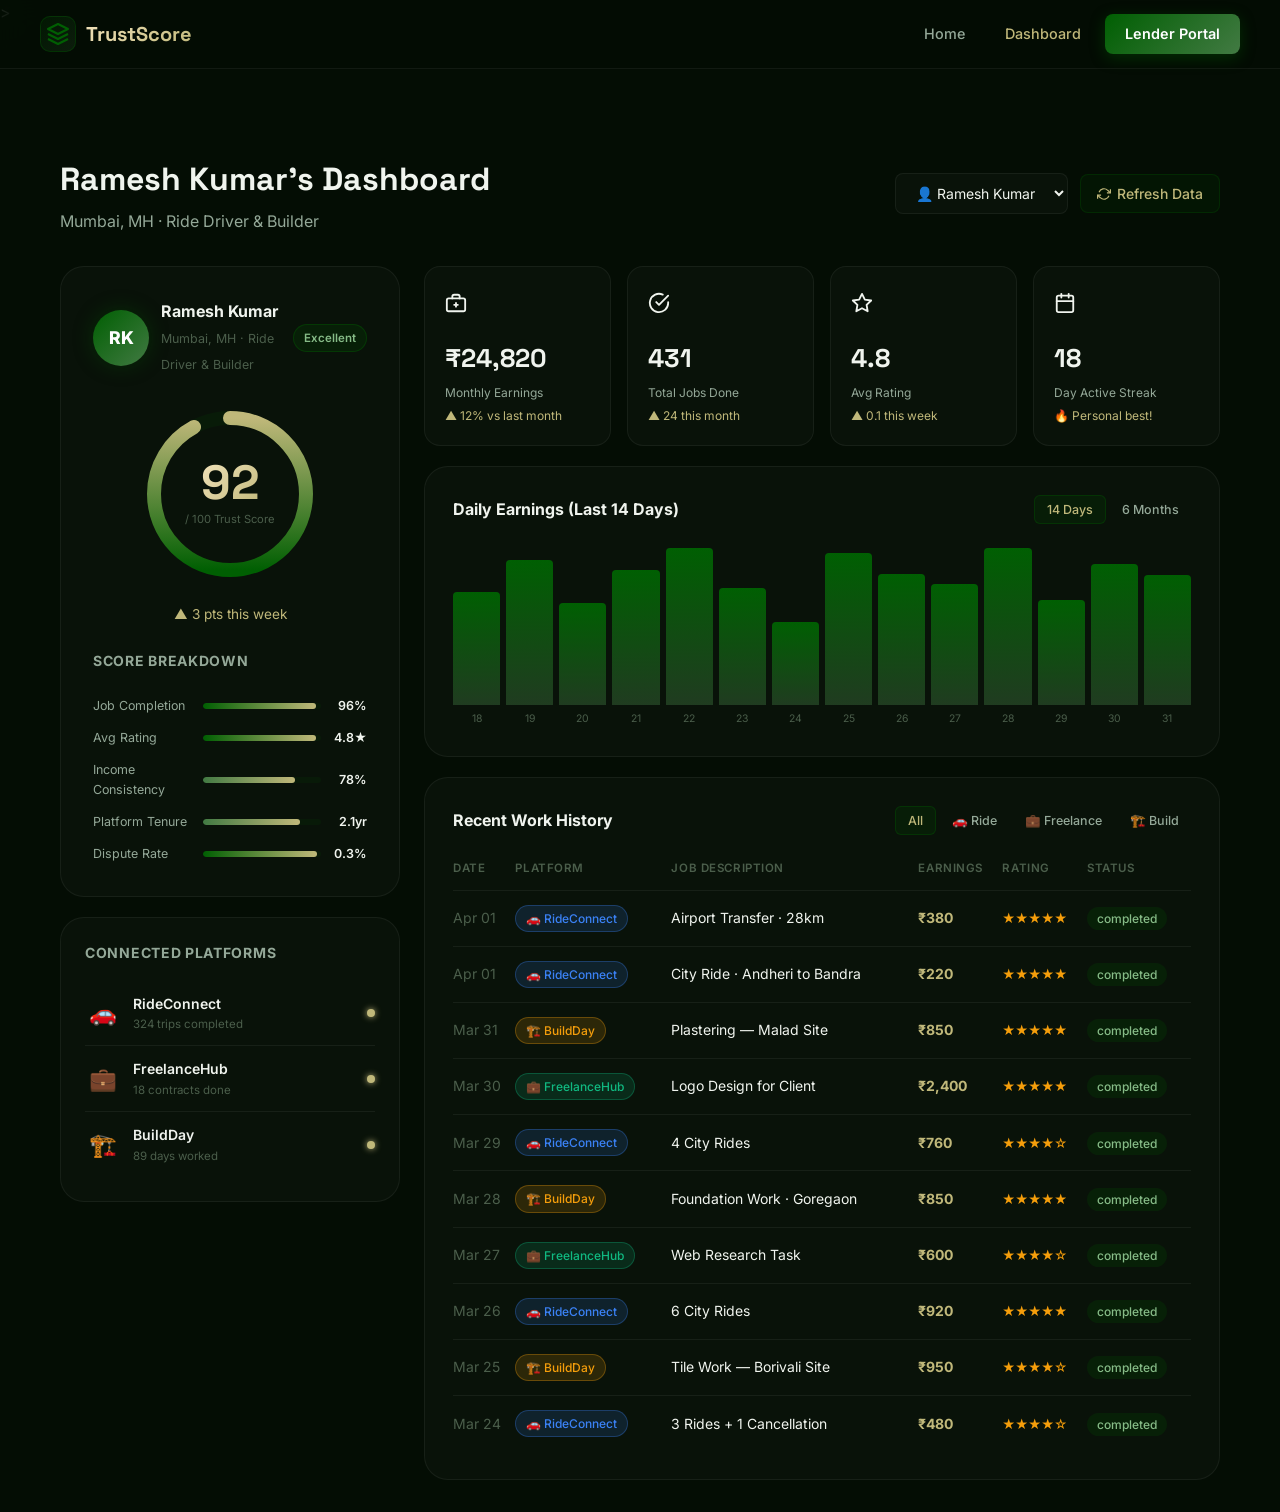
==== commit d3115b6f: "Second-commit" ====
--- a/dashboard.html
+++ b/dashboard.html
@@ -96,7 +96,7 @@
             </svg>
             <div class="big-score-center">
               <span class="big-score-num" id="bigScoreNum">782</span>
-              <span class="big-score-label">/ 1000 Trust Score</span>
+              <span class="big-score-label">/ 100 Trust Score</span>
             </div>
           </div>
 
@@ -169,28 +169,44 @@
         <!-- Metrics Row -->
         <div class="metrics-row">
           <div class="metric-card">
-            <div class="metric-card-icon">💰</div>
+            <div class="metric-card-icon">
+              <svg width="22" height="22" viewBox="0 0 24 24" fill="none" stroke="currentColor" stroke-width="2" stroke-linecap="round" stroke-linejoin="round">
+                <rect x="2" y="7" width="20" height="14" rx="2"/><path d="M16 7V5a2 2 0 0 0-2-2h-4a2 2 0 0 0-2 2v2"/><line x1="12" y1="12" x2="12" y2="16"/><line x1="10" y1="14" x2="14" y2="14"/>
+              </svg>
+            </div>
             <div class="metric-card-num" id="metricEarnings">₹24,820</div>
             <div class="metric-card-label">Monthly Earnings</div>
             <div class="metric-card-change up" id="metricEarningsChange">▲ 12% vs last month</div>
           </div>
           <div class="metric-card">
-            <div class="metric-card-icon">✅</div>
+            <div class="metric-card-icon">
+              <svg width="22" height="22" viewBox="0 0 24 24" fill="none" stroke="currentColor" stroke-width="2" stroke-linecap="round" stroke-linejoin="round">
+                <path d="M22 11.08V12a10 10 0 1 1-5.93-9.14"/><polyline points="22 4 12 14.01 9 11.01"/>
+              </svg>
+            </div>
             <div class="metric-card-num" id="metricJobs">431</div>
             <div class="metric-card-label">Total Jobs Done</div>
             <div class="metric-card-change up" id="metricJobsChange">▲ 24 this month</div>
           </div>
           <div class="metric-card">
-            <div class="metric-card-icon">⭐</div>
+            <div class="metric-card-icon">
+              <svg width="22" height="22" viewBox="0 0 24 24" fill="none" stroke="currentColor" stroke-width="2" stroke-linecap="round" stroke-linejoin="round">
+                <polygon points="12 2 15.09 8.26 22 9.27 17 14.14 18.18 21.02 12 17.77 5.82 21.02 7 14.14 2 9.27 8.91 8.26 12 2"/>
+              </svg>
+            </div>
             <div class="metric-card-num" id="metricRating">4.8</div>
             <div class="metric-card-label">Avg Rating</div>
             <div class="metric-card-change up" id="metricRatingChange">▲ 0.1 this week</div>
           </div>
           <div class="metric-card">
-            <div class="metric-card-icon">📅</div>
+            <div class="metric-card-icon">
+              <svg width="22" height="22" viewBox="0 0 24 24" fill="none" stroke="currentColor" stroke-width="2" stroke-linecap="round" stroke-linejoin="round">
+                <rect x="3" y="4" width="18" height="18" rx="2"/><line x1="16" y1="2" x2="16" y2="6"/><line x1="8" y1="2" x2="8" y2="6"/><line x1="3" y1="10" x2="21" y2="10"/>
+              </svg>
+            </div>
             <div class="metric-card-num" id="metricStreak">18</div>
             <div class="metric-card-label">Day Active Streak</div>
-            <div class="metric-card-change up" id="metricStreakChange">🔥 Personal best!</div>
+            <div class="metric-card-change up" id="metricStreakChange">Personal best!</div>
           </div>
         </div>
 
--- a/styles.css
+++ b/styles.css
@@ -231,15 +231,14 @@
   box-shadow: 0 30px 80px rgba(0,0,0,0.65), 0 0 100px rgba(0,95,2,0.18);
   flex-shrink: 0;
 }
-.hero-img {
+.hero-chart-svg {
   width: 100%;
   height: 100%;
-  object-fit: cover;
-  object-position: top center;
   display: block;
-  transition: transform 8s ease;
-}
-.hero-img-frame:hover .hero-img { transform: scale(1.04); }
+  overflow: visible;
+}
+.hero-img-frame:hover .hero-chart-svg { filter: brightness(1.05); }
+.trend-dot { transform-box: fill-box; transform-origin: center; }
 .hero-img-overlay {
   position: absolute;
   inset: 0;
@@ -342,7 +341,20 @@
 }
 .stats-container { max-width: 1200px; margin: 0 auto; }
 .stats-grid { display: grid; grid-template-columns: repeat(4, 1fr); gap: 32px; }
-.stats-banner-item { text-align: center; }
+.stats-banner-item {
+  text-align: center;
+  padding: 16px 20px;
+  border-radius: var(--radius);
+  border: 1px solid transparent;
+  transition: var(--transition);
+  cursor: default;
+}
+.stats-banner-item:hover {
+  border-color: rgba(0,95,2,0.35);
+  background: rgba(0,95,2,0.06);
+  box-shadow: 0 4px 24px rgba(0,95,2,0.18), 0 0 0 1px rgba(0,95,2,0.1);
+  transform: translateY(-3px);
+}
 .stats-banner-num {
   display: block; font-size: 2rem; font-weight: 800;
   font-family: 'Space Grotesk', sans-serif;
@@ -388,7 +400,14 @@
   padding: 28px;
   transition: var(--transition);
 }
-.feature-card:hover { border-color: rgba(0,95,2,0.35); transform: translateY(-4px); box-shadow: var(--shadow-card); }
+.feature-card:hover {
+  border-color: rgba(0,95,2,0.5);
+  transform: translateY(-6px);
+  box-shadow:
+    0 8px 32px rgba(0,95,2,0.25),
+    0 0 0 1px rgba(0,95,2,0.15),
+    0 20px 60px rgba(0,0,0,0.4);
+}
 .feature-large { grid-column: span 2; }
 .feature-card h3 { font-size: 1.1rem; font-weight: 700; margin: 16px 0 10px; }
 .feature-card p { font-size: 0.9rem; color: var(--text-secondary); line-height: 1.65; }
@@ -440,7 +459,14 @@
   position: relative;
   transition: var(--transition);
 }
-.step-card:hover { border-color: rgba(0,95,2,0.35); transform: translateY(-4px); }
+.step-card:hover {
+  border-color: rgba(0,95,2,0.5);
+  transform: translateY(-6px);
+  box-shadow:
+    0 8px 32px rgba(0,95,2,0.25),
+    0 0 0 1px rgba(0,95,2,0.15),
+    0 20px 60px rgba(0,0,0,0.4);
+}
 .step-number {
   font-family: 'Space Grotesk', sans-serif;
   font-size: 3rem; font-weight: 800;
@@ -461,6 +487,13 @@
   border: 1px solid var(--border-light);
   border-radius: var(--radius-lg);
   padding: 40px;
+  transition: var(--transition);
+}
+.score-factors:hover {
+  border-color: rgba(0,95,2,0.45);
+  box-shadow:
+    0 8px 40px rgba(0,95,2,0.2),
+    0 0 0 1px rgba(0,95,2,0.12);
 }
 .factors-header { text-align: center; margin-bottom: 40px; }
 .factors-header h3 { font-size: 1.3rem; font-weight: 700; margin-bottom: 8px; }
@@ -491,10 +524,17 @@
   padding: 32px;
   transition: var(--transition);
 }
-.platform-card:hover { transform: translateY(-6px); box-shadow: var(--shadow-card); }
-.uber-card:hover { border-color: rgba(66,122,67,0.45); box-shadow: 0 20px 60px rgba(66,122,67,0.12); }
-.upwork-card:hover { border-color: rgba(192,184,122,0.45); box-shadow: 0 20px 60px rgba(192,184,122,0.12); }
-.build-card:hover { border-color: rgba(242,227,187,0.4); box-shadow: 0 20px 60px rgba(242,227,187,0.08); }
+.platform-card:hover {
+  transform: translateY(-8px);
+  border-color: rgba(0,95,2,0.5);
+  box-shadow:
+    0 8px 32px rgba(0,95,2,0.25),
+    0 0 0 1px rgba(0,95,2,0.15),
+    0 24px 60px rgba(0,0,0,0.4);
+}
+.uber-card:hover  { border-color: rgba(0,95,2,0.55);   box-shadow: 0 8px 40px rgba(0,95,2,0.28),  0 24px 60px rgba(0,0,0,0.35); }
+.upwork-card:hover{ border-color: rgba(66,122,67,0.55); box-shadow: 0 8px 40px rgba(66,122,67,0.22), 0 24px 60px rgba(0,0,0,0.35); }
+.build-card:hover { border-color: rgba(192,184,122,0.5);box-shadow: 0 8px 40px rgba(192,184,122,0.18),0 24px 60px rgba(0,0,0,0.35); }
 .platform-logo { font-size: 2.5rem; margin-bottom: 16px; }
 .platform-card h3 { font-size: 1.25rem; font-weight: 700; margin-bottom: 4px; }
 .platform-type { font-size: 0.8rem; color: var(--text-muted); margin-bottom: 16px; }
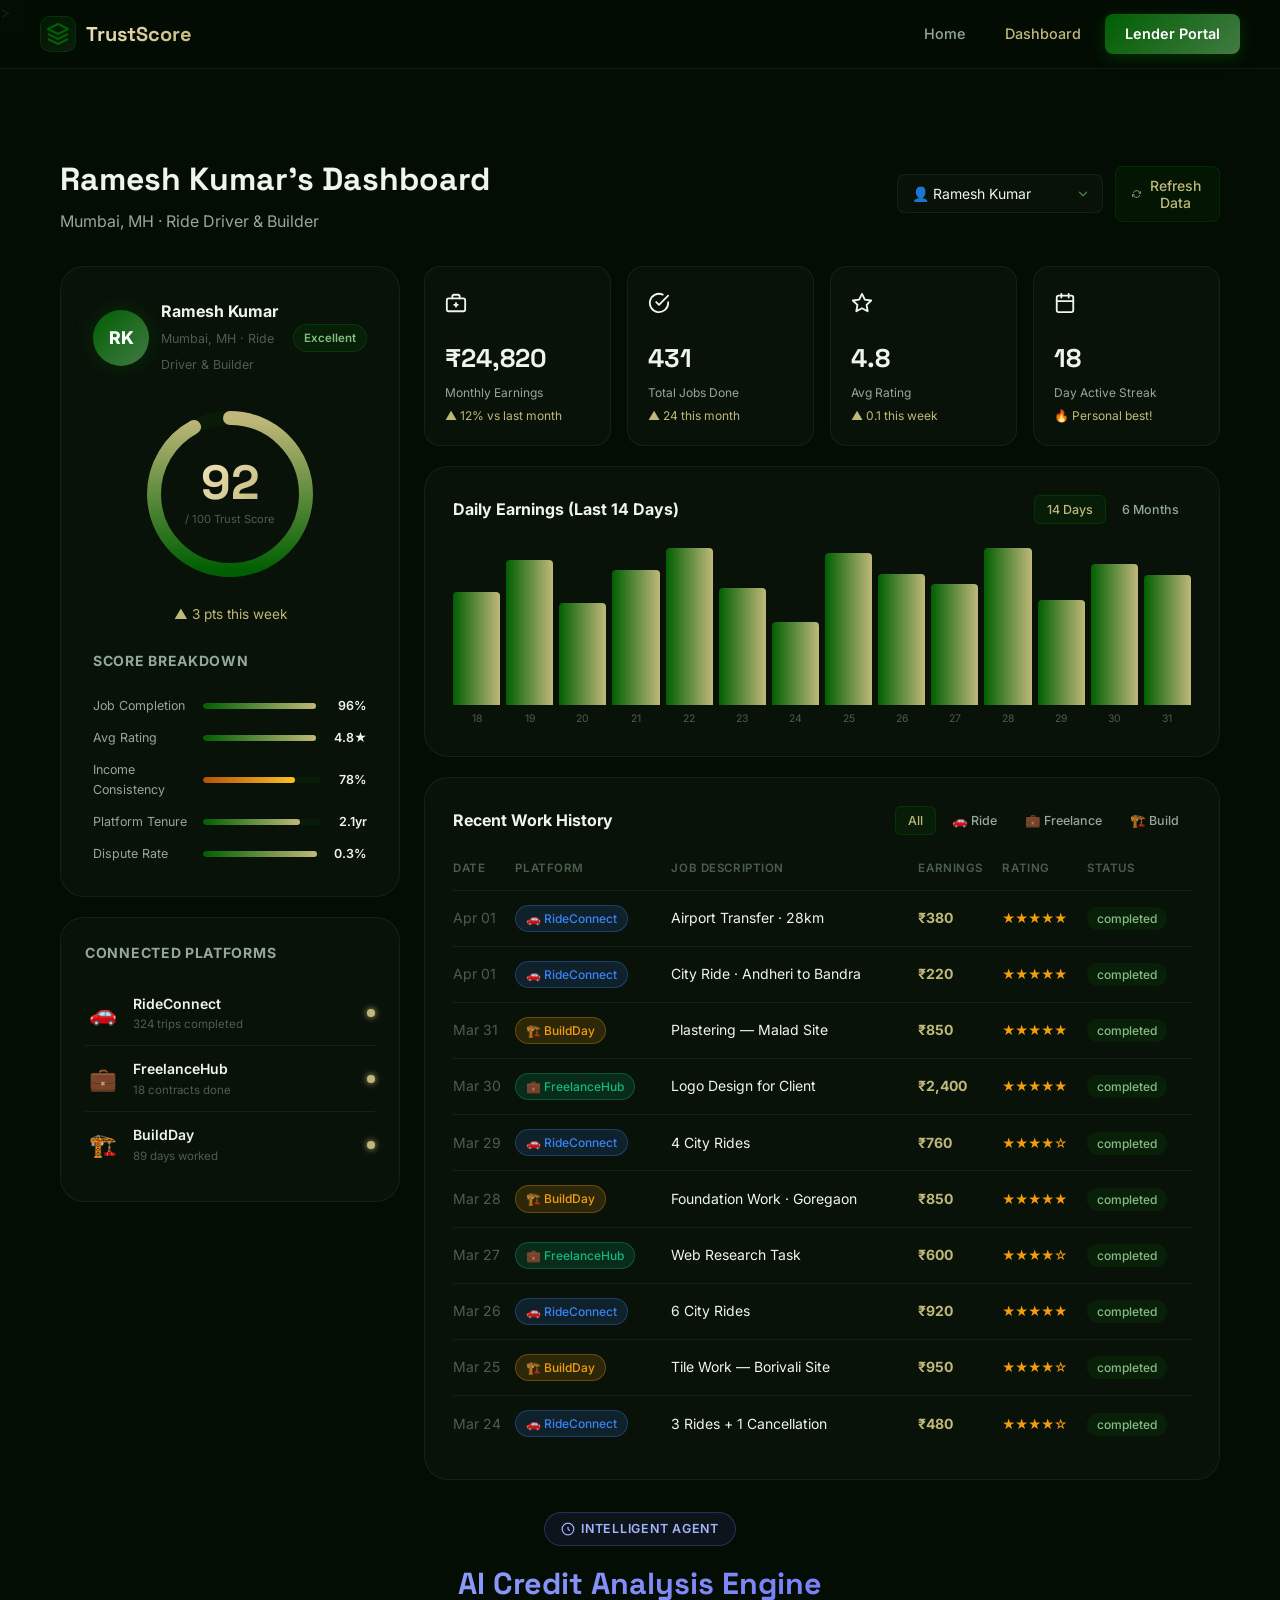
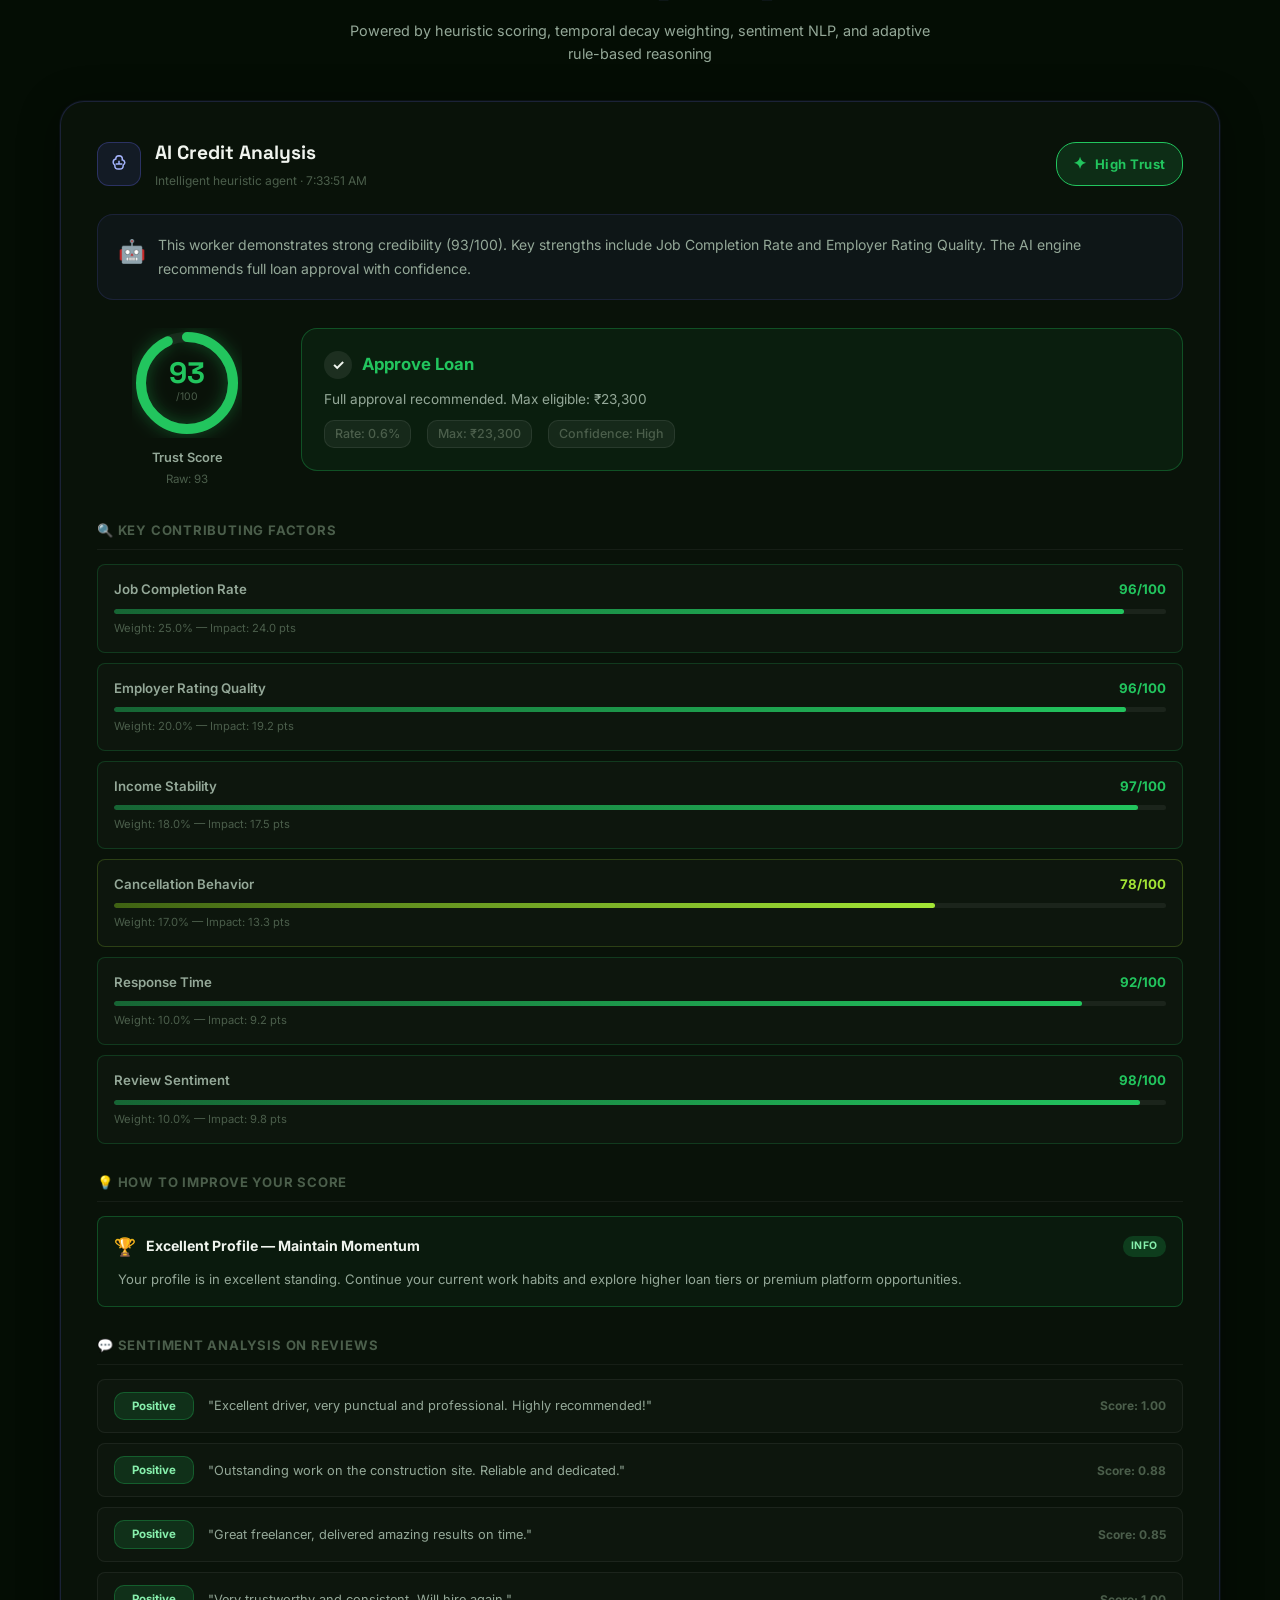
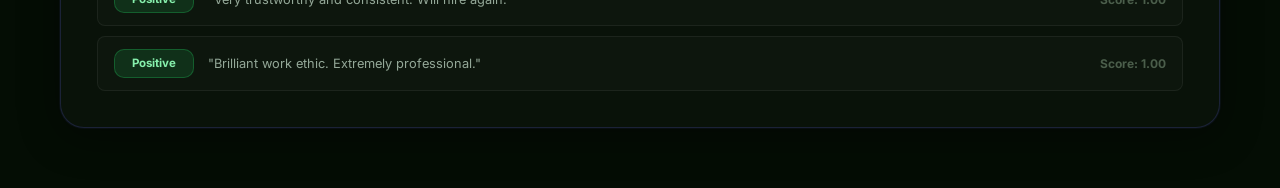
==== commit 1ac75180: "AI agent" ====
--- a/dashboard.html
+++ b/dashboard.html
@@ -251,8 +251,26 @@
         </div>
       </div>
     </div>
+    <!-- AI Analysis Panel -->
+    <div class="ai-analysis-section">
+      <div class="ai-section-intro">
+        <div class="ai-section-tag">
+          <svg width="14" height="14" viewBox="0 0 24 24" fill="none" stroke="currentColor" stroke-width="2"><circle cx="12" cy="12" r="10"/><path d="M12 8v4l3 3"/></svg>
+          Intelligent Agent
+        </div>
+        <h2 class="ai-section-heading">AI Credit Analysis Engine</h2>
+        <p class="ai-section-desc">Powered by heuristic scoring, temporal decay weighting, sentiment NLP, and adaptive rule-based reasoning</p>
+      </div>
+      <div class="ai-analysis-panel" id="aiAnalysisPanel">
+        <div class="ai-panel-loading">
+          <div class="ai-spinner"></div>
+          <span>Initializing AI Agent...</span>
+        </div>
+      </div>
+    </div>
   </div>
 
+  <script src="scoring-engine.js"></script>
   <script src="dashboard.js"></script>
   <script>
     // Mobile menu
--- a/styles.css
+++ b/styles.css
@@ -122,11 +122,13 @@
    ============================================================ */
 .hero {
   min-height: 100vh;
-  display: grid; grid-template-columns: 1fr 1fr;
-  align-items: center; gap: 60px;
-  padding: 120px 60px 80px;
+  display: flex;
+  flex-direction: column;
+  align-items: center;
+  justify-content: flex-start;
+  padding: 140px 60px 80px;
   position: relative; overflow: hidden;
-  max-width: 1400px; margin: 0 auto;
+  text-align: center;
 }
 .hero-bg { position: fixed; inset: 0; pointer-events: none; z-index: 0; }
 .orb {
@@ -142,26 +144,29 @@
                     linear-gradient(90deg, rgba(0,95,2,0.06) 1px, transparent 1px);
   background-size: 60px 60px;
 }
-.hero-container { position: relative; z-index: 1; }
-.hero-badge {
-  display: inline-flex; align-items: center; gap: 8px;
-  padding: 6px 16px; border-radius: 100px;
-  background: rgba(0,95,2,0.1); border: 1px solid rgba(0,95,2,0.35);
-  color: #C0B87A; font-size: 0.8rem; font-weight: 500;
-  margin-bottom: 24px;
-}
-.badge-dot {
-  width: 8px; height: 8px; border-radius: 50%;
-  background: var(--accent-green);
-  box-shadow: 0 0 8px var(--accent-green);
-  animation: pulse 2s infinite;
-}
-@keyframes pulse { 0%,100%{opacity:1;transform:scale(1)} 50%{opacity:0.6;transform:scale(1.2)} }
+.hero-brand-heading {
+  font-family: 'Space Grotesk', sans-serif;
+  font-size: clamp(4rem, 10vw, 8rem);
+  font-weight: 900;
+  line-height: 1;
+  letter-spacing: -0.03em;
+  background: linear-gradient(135deg, #427A43, #C0B87A, #F2E3BB);
+  -webkit-background-clip: text;
+  -webkit-text-fill-color: transparent;
+  background-clip: text;
+  margin-bottom: 40px;
+  user-select: none;
+}
+.hero-container {
+  position: relative; z-index: 1;
+  width: 100%;
+  max-width: 900px;
+}
 .hero-title {
   font-family: 'Space Grotesk', sans-serif;
-  font-size: clamp(2.5rem, 5vw, 4rem);
-  font-weight: 800; line-height: 1.1;
-  margin-bottom: 24px;
+  font-size: clamp(1.8rem, 3.5vw, 2.8rem);
+  font-weight: 800; line-height: 1.2;
+  margin-bottom: 20px;
 }
 .gradient-text {
   background: linear-gradient(135deg, #427A43, #C0B87A, #F2E3BB);
@@ -169,10 +174,12 @@
 }
 .hero-subtitle {
   font-size: 1.1rem; color: var(--text-secondary);
-  max-width: 520px; margin-bottom: 36px; line-height: 1.7;
+  max-width: 600px;
+  margin: 0 auto 36px;
+  line-height: 1.7;
 }
 .hero-subtitle strong { color: var(--text-primary); }
-.hero-cta { display: flex; gap: 16px; flex-wrap: wrap; margin-bottom: 48px; }
+.hero-cta { display: flex; gap: 16px; flex-wrap: wrap; justify-content: center; margin-bottom: 48px; }
 .btn-primary {
   display: inline-flex; align-items: center; gap: 8px;
   padding: 14px 28px; border-radius: var(--radius-sm);
@@ -217,8 +224,10 @@
 /* Hero Visual */
 .hero-visual {
   position: relative; z-index: 1;
-  display: flex; justify-content: center; align-items: flex-end;
-  min-height: 520px;
+  display: flex; justify-content: center; align-items: center;
+  width: 100%;
+  max-width: 600px;
+  margin: 0 auto;
 }
 .hero-img-frame {
   width: 100%;
@@ -479,6 +488,107 @@
 .step-card p { font-size: 0.875rem; color: var(--text-secondary); line-height: 1.7; }
 .step-connector {
   display: none;
+}
+
+/* ============================================================
+   DASHBOARD PREVIEW SECTION
+   ============================================================ */
+.dash-preview-section { padding: 100px 60px; background: rgba(4,13,4,0.7); }
+.dash-preview-layout {
+  display: grid;
+  grid-template-columns: 1fr 1fr;
+  gap: 32px;
+  align-items: start;
+  margin-top: 16px;
+}
+
+/* Score card (left) */
+.dp-score-card {
+  background: var(--bg-card);
+  border: 1px solid var(--border-light);
+  border-radius: var(--radius-lg);
+  padding: 28px;
+  transition: var(--transition);
+}
+.dp-score-card:hover {
+  border-color: rgba(0,95,2,0.45);
+  box-shadow: 0 8px 40px rgba(0,95,2,0.2), 0 0 0 1px rgba(0,95,2,0.1);
+}
+.dp-worker-row { display: flex; align-items: center; gap: 14px; margin-bottom: 24px; }
+.dp-avatar {
+  width: 44px; height: 44px; border-radius: 50%;
+  background: var(--gradient-primary);
+  display: grid; place-items: center;
+  font-weight: 700; font-size: 0.9rem; color: #fff; flex-shrink: 0;
+}
+.dp-worker-name { font-weight: 700; font-size: 0.95rem; }
+.dp-worker-loc { font-size: 0.75rem; color: var(--text-muted); margin-top: 2px; }
+.dp-badge {
+  margin-left: auto; padding: 4px 12px; border-radius: 20px;
+  font-size: 0.72rem; font-weight: 700; letter-spacing: 0.04em;
+  flex-shrink: 0;
+}
+.dp-badge.excellent { background: rgba(0,95,2,0.2); color: #C0B87A; border: 1px solid rgba(0,95,2,0.35); }
+
+/* Ring */
+.dp-ring-wrap { position: relative; width: 160px; height: 160px; margin: 0 auto 24px; }
+.dp-ring-svg { width: 100%; height: 100%; }
+.dp-score-center {
+  position: absolute; inset: 0;
+  display: flex; flex-direction: column; align-items: center; justify-content: center;
+}
+.dp-score-num { font-size: 2.2rem; font-weight: 800; font-family: 'Space Grotesk',sans-serif; color: #C0B87A; line-height: 1; }
+.dp-score-label { font-size: 0.75rem; color: var(--text-muted); }
+.dp-score-sub { font-size: 0.65rem; color: var(--text-muted); letter-spacing: 0.05em; text-transform: uppercase; }
+
+/* Metric pills */
+.dp-metrics-row { display: grid; grid-template-columns: repeat(4,1fr); gap: 8px; }
+.dp-metric {
+  background: rgba(0,95,2,0.07); border: 1px solid rgba(0,95,2,0.15);
+  border-radius: 10px; padding: 10px 6px; text-align: center;
+}
+.dp-metric-val { display: block; font-size: 0.85rem; font-weight: 700; color: #C0B87A; }
+.dp-metric-lbl { display: block; font-size: 0.65rem; color: var(--text-muted); margin-top: 2px; }
+
+/* Right column */
+.dash-preview-right { display: flex; flex-direction: column; gap: 16px; }
+.dp-panel {
+  background: var(--bg-card);
+  border: 1px solid var(--border-light);
+  border-radius: var(--radius);
+  padding: 22px;
+  transition: var(--transition);
+}
+.dp-panel:hover { border-color: rgba(0,95,2,0.4); box-shadow: 0 4px 24px rgba(0,95,2,0.15); }
+.dp-panel-title { font-size: 0.8rem; font-weight: 700; color: var(--text-secondary); letter-spacing: 0.06em; text-transform: uppercase; margin-bottom: 16px; }
+.dp-bar-row { display: flex; align-items: center; gap: 10px; margin-bottom: 10px; font-size: 0.8rem; color: var(--text-secondary); }
+.dp-bar-row span:first-child { width: 130px; flex-shrink: 0; }
+.dp-bar-track { flex: 1; height: 6px; background: rgba(0,95,2,0.12); border-radius: 3px; overflow: hidden; }
+.dp-bar-fill { height: 100%; border-radius: 3px; background: linear-gradient(90deg, #005F02, #427A43); transition: width 1s ease; }
+.dp-bar-fill.dp-bar-good { background: linear-gradient(90deg, #427A43, #C0B87A); }
+.dp-bar-pct { font-size: 0.75rem; font-weight: 600; color: #C0B87A; width: 40px; flex-shrink: 0; text-align: right; }
+
+/* Platform list */
+.dp-platform-row { display: flex; align-items: center; gap: 10px; padding: 8px 0; border-bottom: 1px solid rgba(255,255,255,0.04); font-size: 0.85rem; }
+.dp-platform-row:last-child { border-bottom: none; }
+.dp-plat-dot { width: 10px; height: 10px; border-radius: 50%; flex-shrink: 0; }
+.dp-blue { background: #3b82f6; box-shadow: 0 0 6px rgba(59,130,246,0.6); }
+.dp-green { background: #10b981; box-shadow: 0 0 6px rgba(16,185,129,0.6); }
+.dp-amber { background: #f59e0b; box-shadow: 0 0 6px rgba(245,158,11,0.6); }
+.dp-plat-jobs { margin-left: auto; font-size: 0.75rem; color: var(--text-muted); }
+
+/* CTA button */
+.dp-cta-btn {
+  display: flex; align-items: center; justify-content: center; gap: 8px;
+  padding: 14px 24px; border-radius: var(--radius-sm);
+  background: var(--gradient-primary);
+  color: #fff; font-weight: 700; font-size: 0.9rem;
+  box-shadow: 0 4px 20px rgba(0,95,2,0.45);
+  transition: var(--transition);
+}
+.dp-cta-btn:hover {
+  transform: translateY(-3px);
+  box-shadow: 0 8px 32px rgba(0,95,2,0.6), 0 0 0 1px rgba(0,95,2,0.3);
 }
 
 /* Score Factors */
@@ -982,3 +1092,299 @@
 .stagger-3 { animation-delay: 0.3s; }
 .stagger-4 { animation-delay: 0.4s; }
 .hidden { opacity: 0; }
+
+/* ============================================================
+   DARK DROPDOWN / SELECT — GLOBAL
+   ============================================================ */
+select,
+.form-select,
+#workerSelector {
+  appearance: none;
+  -webkit-appearance: none;
+  background-color: var(--bg-card);
+  background-image: url("data:image/svg+xml,%3Csvg xmlns='http://www.w3.org/2000/svg' width='12' height='12' viewBox='0 0 24 24' fill='none' stroke='%23427A43' stroke-width='2.5' stroke-linecap='round' stroke-linejoin='round'%3E%3Cpolyline points='6 9 12 15 18 9'/%3E%3C/svg%3E");
+  background-repeat: no-repeat;
+  background-position: right 12px center;
+  background-size: 14px;
+  color: var(--text-primary);
+  border: 1px solid var(--border-light);
+  border-radius: var(--radius-sm);
+  padding: 10px 36px 10px 14px;
+  font-family: 'Inter', sans-serif;
+  font-size: 0.875rem;
+  cursor: pointer;
+  transition: border-color 0.2s ease, box-shadow 0.2s ease;
+  width: 100%;
+}
+
+select:focus,
+.form-select:focus,
+#workerSelector:focus {
+  outline: none;
+  border-color: rgba(0,95,2,0.6);
+  box-shadow: 0 0 0 3px rgba(0,95,2,0.15);
+}
+
+select:hover,
+.form-select:hover,
+#workerSelector:hover {
+  border-color: rgba(0,95,2,0.4);
+}
+
+/* Style the dropdown option list (best-effort — browser controlled) */
+select option,
+.form-select option {
+  background-color: #0f1f0f;
+  color: var(--text-primary);
+  padding: 8px 14px;
+}
+
+/* ============================================================
+   AI ANALYSIS ENGINE PANEL
+   ============================================================ */
+
+/* Section intro */
+.ai-analysis-section {
+  max-width: 1400px;
+  margin: 0 auto;
+  padding: 0 60px 60px;
+}
+.ai-section-intro {
+  text-align: center;
+  margin-bottom: 36px;
+}
+.ai-section-tag {
+  display: inline-flex; align-items: center; gap: 6px;
+  padding: 6px 16px; border-radius: 20px;
+  background: rgba(99,102,241,0.1); border: 1px solid rgba(99,102,241,0.3);
+  color: #a5b4fc; font-size: 0.78rem; font-weight: 600; letter-spacing: 0.06em;
+  text-transform: uppercase; margin-bottom: 14px;
+}
+.ai-section-heading {
+  font-family: 'Space Grotesk', sans-serif;
+  font-size: 1.9rem; font-weight: 700;
+  background: linear-gradient(135deg, #a5b4fc, #818cf8, #6366f1);
+  -webkit-background-clip: text; -webkit-text-fill-color: transparent;
+  margin-bottom: 10px;
+}
+.ai-section-desc {
+  font-size: 0.9rem; color: var(--text-secondary); max-width: 600px; margin: 0 auto;
+}
+
+/* Panel container */
+.ai-analysis-panel {
+  background: var(--bg-card);
+  border: 1px solid rgba(99,102,241,0.2);
+  border-radius: var(--radius-lg);
+  padding: 36px;
+  box-shadow: 0 8px 40px rgba(0,0,0,0.4), 0 0 0 1px rgba(99,102,241,0.08);
+  min-height: 200px;
+}
+
+/* Loading state */
+.ai-panel-loading {
+  display: flex; align-items: center; justify-content: center;
+  gap: 14px; padding: 60px;
+  color: var(--text-muted); font-size: 0.9rem;
+}
+.ai-spinner {
+  width: 24px; height: 24px; border-radius: 50%;
+  border: 2px solid rgba(99,102,241,0.15);
+  border-top-color: #818cf8;
+  animation: spin 0.9s linear infinite;
+  flex-shrink: 0;
+}
+
+/* Panel header */
+.ai-panel-header {
+  display: flex; align-items: center; justify-content: space-between;
+  margin-bottom: 24px; flex-wrap: wrap; gap: 12px;
+}
+.ai-header-left { display: flex; align-items: center; gap: 14px; }
+.ai-brain-icon {
+  width: 44px; height: 44px; border-radius: 12px;
+  background: rgba(99,102,241,0.12); border: 1px solid rgba(99,102,241,0.3);
+  display: grid; place-items: center; color: #a5b4fc; flex-shrink: 0;
+}
+.ai-panel-title {
+  font-family: 'Space Grotesk', sans-serif;
+  font-size: 1.2rem; font-weight: 700; color: var(--text-primary);
+}
+.ai-panel-sub { font-size: 0.75rem; color: var(--text-muted); margin-top: 2px; }
+.ai-trust-badge {
+  display: inline-flex; align-items: center; gap: 8px;
+  padding: 8px 16px; border-radius: 20px;
+  border: 1px solid; font-size: 0.82rem; font-weight: 700; letter-spacing: 0.04em;
+}
+.ai-trust-icon { font-size: 1rem; }
+
+/* Narrative */
+.ai-narrative {
+  display: flex; align-items: flex-start; gap: 12px;
+  background: rgba(99,102,241,0.06); border: 1px solid rgba(99,102,241,0.15);
+  border-radius: var(--radius); padding: 18px 20px;
+  margin-bottom: 28px;
+}
+.ai-narrative-icon { font-size: 1.4rem; flex-shrink: 0; }
+.ai-narrative-text {
+  font-size: 0.875rem; color: var(--text-secondary); line-height: 1.7;
+}
+
+/* Score + Recommendation row */
+.ai-score-rec-row {
+  display: grid; grid-template-columns: 180px 1fr;
+  gap: 24px; margin-bottom: 32px; align-items: start;
+}
+.ai-score-block {
+  display: flex; flex-direction: column; align-items: center; gap: 10px;
+}
+.ai-score-ring-wrap { position: relative; width: 110px; height: 110px; }
+.ai-score-ring-wrap svg { display: block; }
+.ai-score-center {
+  position: absolute; inset: 0; display: flex; flex-direction: column;
+  align-items: center; justify-content: center;
+}
+.ai-score-num { font-size: 1.85rem; font-weight: 900; font-family: 'Space Grotesk',sans-serif; line-height: 1; }
+.ai-score-sub { font-size: 0.65rem; color: var(--text-muted); }
+.ai-score-labels { text-align: center; }
+.ai-score-label-item { font-size: 0.8rem; font-weight: 600; color: var(--text-secondary); }
+.ai-score-raw { font-size: 0.72rem; color: var(--text-muted); margin-top: 2px; }
+
+/* Recommendation block */
+.ai-rec-block {
+  border: 1px solid; border-radius: var(--radius);
+  padding: 22px; display: flex; flex-direction: column; gap: 10px;
+}
+.ai-rec-action-label { display: flex; align-items: center; gap: 10px; }
+.ai-rec-icon {
+  width: 28px; height: 28px; border-radius: 50%;
+  background: rgba(255,255,255,0.08); display: grid; place-items: center;
+  font-size: 0.9rem; font-weight: 700; flex-shrink: 0;
+}
+.ai-rec-action { font-size: 1.05rem; font-weight: 700; }
+.ai-rec-detail { font-size: 0.85rem; color: var(--text-secondary); line-height: 1.55; }
+.ai-rec-meta {
+  display: flex; gap: 16px; flex-wrap: wrap;
+  font-size: 0.78rem; color: var(--text-muted); font-weight: 500;
+}
+.ai-rec-meta span { 
+  padding: 3px 10px; border-radius: 10px;
+  background: rgba(255,255,255,0.05); border: 1px solid rgba(255,255,255,0.08);
+}
+
+/* Sections */
+.ai-section { margin-bottom: 28px; }
+.ai-section:last-child { margin-bottom: 0; }
+.ai-section-title {
+  font-size: 0.82rem; font-weight: 700; color: var(--text-muted);
+  letter-spacing: 0.06em; text-transform: uppercase; margin-bottom: 14px;
+  padding-bottom: 8px; border-bottom: 1px solid rgba(255,255,255,0.05);
+}
+
+/* Factor grid */
+.ai-factors-grid { display: flex; flex-direction: column; gap: 10px; }
+.ai-factor-item {
+  background: rgba(255,255,255,0.02); border: 1px solid rgba(255,255,255,0.06);
+  border-radius: var(--radius-sm); padding: 14px 16px;
+  transition: var(--transition);
+}
+.ai-factor-item:hover { border-color: rgba(99,102,241,0.25); background: rgba(99,102,241,0.04); }
+.ai-factor-item.fi-excellent { border-color: rgba(34,197,94,0.2); }
+.ai-factor-item.fi-good      { border-color: rgba(163,230,53,0.2); }
+.ai-factor-item.fi-average   { border-color: rgba(245,158,11,0.2); }
+.ai-factor-item.fi-poor      { border-color: rgba(239,68,68,0.25); }
+.ai-factor-header { display: flex; justify-content: space-between; align-items: center; margin-bottom: 8px; }
+.ai-factor-label { font-size: 0.83rem; font-weight: 600; color: var(--text-secondary); }
+.ai-factor-score { font-size: 0.83rem; font-weight: 700; }
+.ai-factor-bar-wrap { height: 5px; background: rgba(255,255,255,0.06); border-radius: 3px; overflow: hidden; margin-bottom: 6px; }
+.ai-factor-bar { height: 100%; border-radius: 3px; transition: width 1.2s cubic-bezier(0.4,0,0.2,1); }
+.ai-factor-meta { font-size: 0.7rem; color: var(--text-muted); }
+
+/* Penalties */
+.ai-penalties-list { display: flex; flex-direction: column; gap: 10px; }
+.ai-penalty-item {
+  border-radius: var(--radius-sm); padding: 14px 16px;
+  border-left: 4px solid;
+}
+.penalty-critical { background: rgba(127,29,29,0.15); border-left-color: #dc2626; border: 1px solid rgba(239,68,68,0.2); border-left: 4px solid #dc2626; }
+.penalty-high     { background: rgba(120,53,15,0.12); border-left-color: #d97706; border: 1px solid rgba(245,158,11,0.2); border-left: 4px solid #d97706; }
+.penalty-moderate { background: rgba(99,102,241,0.06); border-left-color: #6366f1; border: 1px solid rgba(99,102,241,0.15); border-left: 4px solid #6366f1; }
+.ai-penalty-label { display: flex; align-items: center; gap: 8px; margin-bottom: 6px; font-size: 0.8rem; color: var(--text-primary); }
+.ai-penalty-dot { width: 8px; height: 8px; border-radius: 50%; background: currentColor; flex-shrink: 0; }
+.ai-penalty-msg { font-size: 0.8rem; color: var(--text-secondary); line-height: 1.5; padding-left: 16px; }
+
+/* Adaptive rules */
+.ai-rules-list { display: flex; flex-direction: column; gap: 10px; }
+.ai-rule-item {
+  display: flex; align-items: flex-start; gap: 16px;
+  background: rgba(99,102,241,0.06); border: 1px solid rgba(99,102,241,0.15);
+  border-radius: var(--radius-sm); padding: 14px 16px;
+}
+.ai-rule-adj {
+  font-size: 1rem; font-weight: 800; font-family: 'Space Grotesk',sans-serif;
+  flex-shrink: 0; min-width: 52px; text-align: center;
+  padding: 4px 8px; border-radius: 8px; background: rgba(255,255,255,0.05);
+}
+.ai-rule-id {
+  font-size: 0.75rem; font-weight: 700; color: #a5b4fc;
+  letter-spacing: 0.04em; text-transform: uppercase; margin-bottom: 4px;
+}
+.ai-rule-desc { font-size: 0.82rem; color: var(--text-secondary); line-height: 1.5; }
+
+/* Suggestions */
+.ai-suggestions-list { display: flex; flex-direction: column; gap: 10px; }
+.ai-suggestion {
+  border-radius: var(--radius-sm); padding: 16px;
+  border: 1px solid rgba(255,255,255,0.07);
+  background: rgba(255,255,255,0.02);
+  transition: var(--transition);
+}
+.ai-suggestion:hover { transform: translateX(4px); }
+.sug-critical { border-color: rgba(239,68,68,0.3); background: rgba(127,29,29,0.1); }
+.sug-high     { border-color: rgba(245,158,11,0.25); background: rgba(120,53,15,0.08); }
+.sug-medium   { border-color: rgba(99,102,241,0.25); background: rgba(99,102,241,0.06); }
+.sug-low      { border-color: rgba(148,163,184,0.2); background: rgba(148,163,184,0.04); }
+.sug-info     { border-color: rgba(34,197,94,0.3); background: rgba(22,101,52,0.1); }
+.ai-sug-header { display: flex; align-items: center; gap: 10px; margin-bottom: 8px; flex-wrap: wrap; }
+.ai-sug-icon { font-size: 1.1rem; flex-shrink: 0; }
+.ai-sug-title { font-size: 0.88rem; font-weight: 700; color: var(--text-primary); flex: 1; }
+.ai-sug-priority {
+  font-size: 0.65rem; font-weight: 700; letter-spacing: 0.06em; text-transform: uppercase;
+  padding: 2px 8px; border-radius: 10px;
+}
+.sug-critical .ai-sug-priority { background: rgba(239,68,68,0.2); color: #fca5a5; }
+.sug-high     .ai-sug-priority { background: rgba(245,158,11,0.2); color: #fcd34d; }
+.sug-medium   .ai-sug-priority { background: rgba(99,102,241,0.2); color: #a5b4fc; }
+.sug-low      .ai-sug-priority { background: rgba(148,163,184,0.15); color: #94a3b8; }
+.sug-info     .ai-sug-priority { background: rgba(34,197,94,0.2); color: #86efac; }
+.ai-sug-action { font-size: 0.82rem; color: var(--text-secondary); line-height: 1.6; padding-left: 4px; }
+
+/* Sentiment */
+.ai-sentiment-list { display: flex; flex-direction: column; gap: 10px; }
+.ai-sentiment-item {
+  display: grid; grid-template-columns: 80px 1fr auto;
+  align-items: center; gap: 14px;
+  background: rgba(255,255,255,0.02); border: 1px solid rgba(255,255,255,0.06);
+  border-radius: var(--radius-sm); padding: 12px 16px;
+}
+.ai-sentiment-tag {
+  padding: 4px 10px; border-radius: 10px; font-size: 0.72rem; font-weight: 700;
+  text-align: center; text-transform: capitalize;
+}
+.ai-sentiment-tag.positive { background: rgba(34,197,94,0.15); border: 1px solid rgba(34,197,94,0.3); color: #86efac; }
+.ai-sentiment-tag.negative { background: rgba(239,68,68,0.15); border: 1px solid rgba(239,68,68,0.3); color: #fca5a5; }
+.ai-sentiment-tag.neutral  { background: rgba(148,163,184,0.1); border: 1px solid rgba(148,163,184,0.2); color: #94a3b8; }
+.ai-sentiment-text { font-size: 0.8rem; color: var(--text-secondary); line-height: 1.5; }
+.ai-sentiment-score { font-size: 0.75rem; font-weight: 700; color: var(--text-muted); white-space: nowrap; }
+
+/* Responsive */
+@media (max-width: 900px) {
+  .ai-analysis-section { padding: 0 24px 40px; }
+  .ai-score-rec-row { grid-template-columns: 1fr; }
+  .ai-score-block { flex-direction: row; align-items: center; gap: 20px; }
+  .ai-sentiment-item { grid-template-columns: 1fr; }
+}
+@media (max-width: 600px) {
+  .ai-analysis-panel { padding: 20px; }
+  .ai-panel-header { flex-direction: column; align-items: flex-start; }
+}
